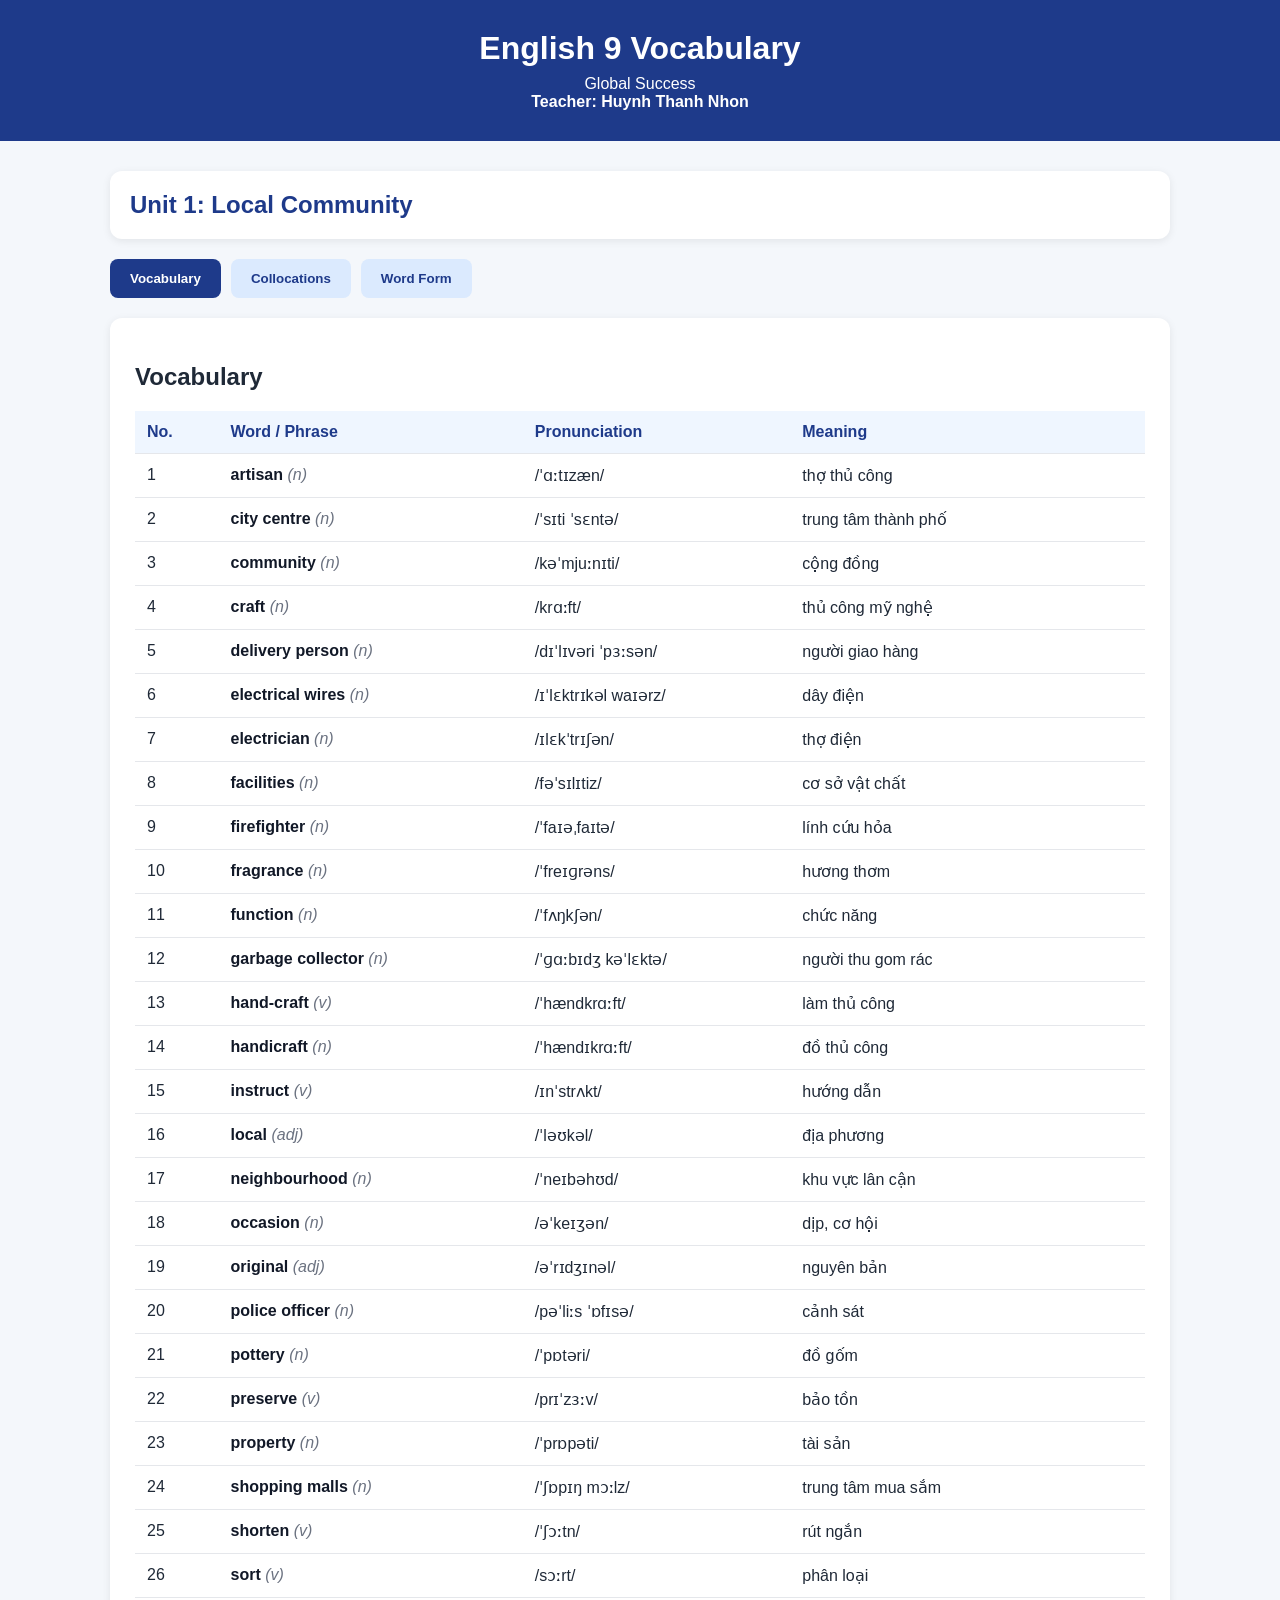
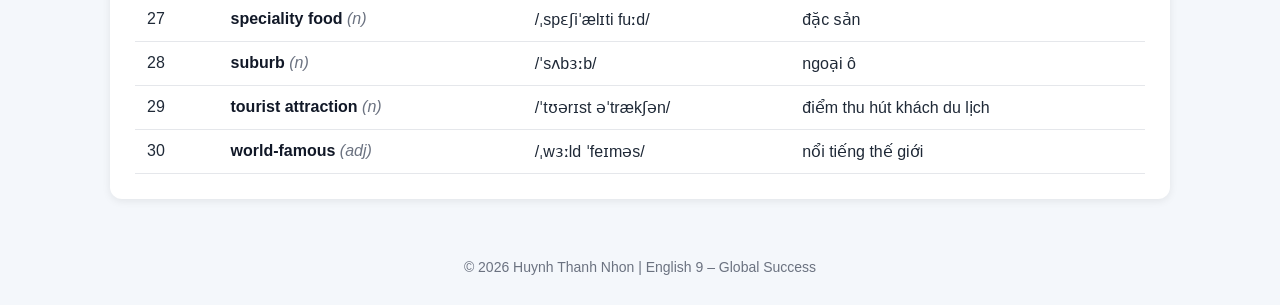
==== index.html @ adc6b326 "Create English 9 Vocabulary website v1" ====
<!DOCTYPE html>
<html lang="en">
<head>
<meta charset="UTF-8">
<meta name="viewport" content="width=device-width, initial-scale=1.0">
<title>English 9 Vocabulary</title>

<style>
    * {
        box-sizing: border-box;
    }

    body {
        margin: 0;
        font-family: Arial, sans-serif;
        background: #f4f7fb;
        color: #1f2937;
    }

    header {
        background: #1e3a8a;
        color: white;
        padding: 30px 20px;
        text-align: center;
    }

    header h1 {
        margin: 0 0 8px;
        font-size: 32px;
    }

    header p {
        margin: 0;
        font-size: 16px;
    }

    .container {
        max-width: 1100px;
        margin: 30px auto;
        padding: 0 20px;
    }

    .unit-title {
        background: white;
        padding: 20px;
        border-radius: 12px;
        box-shadow: 0 2px 8px rgba(0,0,0,0.08);
        margin-bottom: 20px;
    }

    .unit-title h2 {
        margin: 0;
        color: #1e3a8a;
    }

    .tabs {
        display: flex;
        gap: 10px;
        flex-wrap: wrap;
        margin-bottom: 20px;
    }

    .tab {
        border: none;
        padding: 12px 20px;
        border-radius: 8px;
        background: #dbeafe;
        color: #1e3a8a;
        font-weight: bold;
        cursor: pointer;
    }

    .tab:hover {
        background: #bfdbfe;
    }

    .tab.active {
        background: #1e3a8a;
        color: white;
    }

    .content {
        background: white;
        padding: 25px;
        border-radius: 12px;
        box-shadow: 0 2px 8px rgba(0,0,0,0.08);
    }

    table {
        width: 100%;
        border-collapse: collapse;
    }

    th, td {
        border-bottom: 1px solid #e5e7eb;
        padding: 12px;
        text-align: left;
        vertical-align: top;
    }

    th {
        background: #eff6ff;
        color: #1e3a8a;
    }

    .word {
        font-weight: bold;
        color: #111827;
    }

    .pos {
        color: #6b7280;
        font-style: italic;
    }

    .section {
        display: none;
    }

    .section.active {
        display: block;
    }

    footer {
        text-align: center;
        padding: 30px;
        color: #6b7280;
        font-size: 14px;
    }

    @media (max-width: 700px) {
        table {
            font-size: 14px;
        }

        th, td {
            padding: 8px;
        }

        header h1 {
            font-size: 25px;
        }
    }
</style>
</head>

<body>

<header>
    <h1>English 9 Vocabulary</h1>
    <p>Global Success</p>
    <p><strong>Teacher: Huynh Thanh Nhon</strong></p>
</header>

<div class="container">

    <div class="unit-title">
        <h2>Unit 1: Local Community</h2>
    </div>

    <div class="tabs">
        <button class="tab active" onclick="showSection('vocabulary', this)">
            Vocabulary
        </button>

        <button class="tab" onclick="showSection('collocations', this)">
            Collocations
        </button>

        <button class="tab" onclick="showSection('wordform', this)">
            Word Form
        </button>
    </div>

    <!-- VOCABULARY -->
    <div id="vocabulary" class="section active content">

        <h2>Vocabulary</h2>

        <table>
            <tr>
                <th>No.</th>
                <th>Word / Phrase</th>
                <th>Pronunciation</th>
                <th>Meaning</th>
            </tr>

            <tr>
                <td>1</td>
                <td><span class="word">artisan</span> <span class="pos">(n)</span></td>
                <td>/ˈɑːtɪzæn/</td>
                <td>thợ thủ công</td>
            </tr>

            <tr>
                <td>2</td>
                <td><span class="word">city centre</span> <span class="pos">(n)</span></td>
                <td>/ˈsɪti ˈsɛntə/</td>
                <td>trung tâm thành phố</td>
            </tr>

            <tr>
                <td>3</td>
                <td><span class="word">community</span> <span class="pos">(n)</span></td>
                <td>/kəˈmjuːnɪti/</td>
                <td>cộng đồng</td>
            </tr>

            <tr>
                <td>4</td>
                <td><span class="word">craft</span> <span class="pos">(n)</span></td>
                <td>/krɑːft/</td>
                <td>thủ công mỹ nghệ</td>
            </tr>

            <tr>
                <td>5</td>
                <td><span class="word">delivery person</span> <span class="pos">(n)</span></td>
                <td>/dɪˈlɪvəri ˈpɜːsən/</td>
                <td>người giao hàng</td>
            </tr>

            <tr>
                <td>6</td>
                <td><span class="word">electrical wires</span> <span class="pos">(n)</span></td>
                <td>/ɪˈlɛktrɪkəl waɪərz/</td>
                <td>dây điện</td>
            </tr>

            <tr>
                <td>7</td>
                <td><span class="word">electrician</span> <span class="pos">(n)</span></td>
                <td>/ɪlɛkˈtrɪʃən/</td>
                <td>thợ điện</td>
            </tr>

            <tr>
                <td>8</td>
                <td><span class="word">facilities</span> <span class="pos">(n)</span></td>
                <td>/fəˈsɪlɪtiz/</td>
                <td>cơ sở vật chất</td>
            </tr>

            <tr>
                <td>9</td>
                <td><span class="word">firefighter</span> <span class="pos">(n)</span></td>
                <td>/ˈfaɪəˌfaɪtə/</td>
                <td>lính cứu hỏa</td>
            </tr>

            <tr>
                <td>10</td>
                <td><span class="word">fragrance</span> <span class="pos">(n)</span></td>
                <td>/ˈfreɪɡrəns/</td>
                <td>hương thơm</td>
            </tr>

            <tr>
                <td>11</td>
                <td><span class="word">function</span> <span class="pos">(n)</span></td>
                <td>/ˈfʌŋkʃən/</td>
                <td>chức năng</td>
            </tr>

            <tr>
                <td>12</td>
                <td><span class="word">garbage collector</span> <span class="pos">(n)</span></td>
                <td>/ˈɡɑːbɪdʒ kəˈlɛktə/</td>
                <td>người thu gom rác</td>
            </tr>

            <tr>
                <td>13</td>
                <td><span class="word">hand-craft</span> <span class="pos">(v)</span></td>
                <td>/ˈhændkrɑːft/</td>
                <td>làm thủ công</td>
            </tr>

            <tr>
                <td>14</td>
                <td><span class="word">handicraft</span> <span class="pos">(n)</span></td>
                <td>/ˈhændɪkrɑːft/</td>
                <td>đồ thủ công</td>
            </tr>

            <tr>
                <td>15</td>
                <td><span class="word">instruct</span> <span class="pos">(v)</span></td>
                <td>/ɪnˈstrʌkt/</td>
                <td>hướng dẫn</td>
            </tr>

            <tr>
                <td>16</td>
                <td><span class="word">local</span> <span class="pos">(adj)</span></td>
                <td>/ˈləʊkəl/</td>
                <td>địa phương</td>
            </tr>

            <tr>
                <td>17</td>
                <td><span class="word">neighbourhood</span> <span class="pos">(n)</span></td>
                <td>/ˈneɪbəhʊd/</td>
                <td>khu vực lân cận</td>
            </tr>

            <tr>
                <td>18</td>
                <td><span class="word">occasion</span> <span class="pos">(n)</span></td>
                <td>/əˈkeɪʒən/</td>
                <td>dịp, cơ hội</td>
            </tr>

            <tr>
                <td>19</td>
                <td><span class="word">original</span> <span class="pos">(adj)</span></td>
                <td>/əˈrɪdʒɪnəl/</td>
                <td>nguyên bản</td>
            </tr>

            <tr>
                <td>20</td>
                <td><span class="word">police officer</span> <span class="pos">(n)</span></td>
                <td>/pəˈliːs ˈɒfɪsə/</td>
                <td>cảnh sát</td>
            </tr>

            <tr>
                <td>21</td>
                <td><span class="word">pottery</span> <span class="pos">(n)</span></td>
                <td>/ˈpɒtəri/</td>
                <td>đồ gốm</td>
            </tr>

            <tr>
                <td>22</td>
                <td><span class="word">preserve</span> <span class="pos">(v)</span></td>
                <td>/prɪˈzɜːv/</td>
                <td>bảo tồn</td>
            </tr>

            <tr>
                <td>23</td>
                <td><span class="word">property</span> <span class="pos">(n)</span></td>
                <td>/ˈprɒpəti/</td>
                <td>tài sản</td>
            </tr>

            <tr>
                <td>24</td>
                <td><span class="word">shopping malls</span> <span class="pos">(n)</span></td>
                <td>/ˈʃɒpɪŋ mɔːlz/</td>
                <td>trung tâm mua sắm</td>
            </tr>

            <tr>
                <td>25</td>
                <td><span class="word">shorten</span> <span class="pos">(v)</span></td>
                <td>/ˈʃɔːtn/</td>
                <td>rút ngắn</td>
            </tr>

            <tr>
                <td>26</td>
                <td><span class="word">sort</span> <span class="pos">(v)</span></td>
                <td>/sɔːrt/</td>
                <td>phân loại</td>
            </tr>

            <tr>
                <td>27</td>
                <td><span class="word">speciality food</span> <span class="pos">(n)</span></td>
                <td>/ˌspɛʃiˈælɪti fuːd/</td>
                <td>đặc sản</td>
            </tr>

            <tr>
                <td>28</td>
                <td><span class="word">suburb</span> <span class="pos">(n)</span></td>
                <td>/ˈsʌbɜːb/</td>
                <td>ngoại ô</td>
            </tr>

            <tr>
                <td>29</td>
                <td><span class="word">tourist attraction</span> <span class="pos">(n)</span></td>
                <td>/ˈtʊərɪst əˈtrækʃən/</td>
                <td>điểm thu hút khách du lịch</td>
            </tr>

            <tr>
                <td>30</td>
                <td><span class="word">world-famous</span> <span class="pos">(adj)</span></td>
                <td>/ˌwɜːld ˈfeɪməs/</td>
                <td>nổi tiếng thế giới</td>
            </tr>
        </table>
    </div>

    <!-- COLLOCATIONS -->
    <div id="collocations" class="section content">

        <h2>Collocations & Phrasal Verbs</h2>

        <table>
            <tr>
                <th>No.</th>
                <th>Collocation / Phrase / Phrasal Verb</th>
                <th>Meaning</th>
            </tr>

            <tr><td>1</td><td><span class="word">come back</span></td><td>trở lại</td></tr>
            <tr><td>2</td><td><span class="word">cut down on</span></td><td>giảm bớt</td></tr>
            <tr><td>3</td><td><span class="word">find out</span></td><td>tìm ra</td></tr>
            <tr><td>4</td><td><span class="word">get on with</span></td><td>hòa thuận với</td></tr>
            <tr><td>5</td><td><span class="word">go out</span></td><td>đi ra ngoài</td></tr>
            <tr><td>6</td><td><span class="word">give advice</span></td><td>đưa ra lời khuyên</td></tr>
            <tr><td>7</td><td><span class="word">hand down / pass down</span></td><td>truyền lại</td></tr>
            <tr><td>8</td><td><span class="word">look around</span></td><td>nhìn xung quanh</td></tr>
            <tr><td>9</td><td><span class="word">look for</span></td><td>tìm kiếm</td></tr>
            <tr><td>10</td><td><span class="word">obey the law</span></td><td>tuân thủ pháp luật</td></tr>
            <tr><td>11</td><td><span class="word">remind of</span></td><td>nhắc nhở</td></tr>
            <tr><td>12</td><td><span class="word">take care of</span></td><td>chăm sóc</td></tr>
        </table>
    </div>

    <!-- WORD FORM -->
    <div id="wordform" class="section content">

        <h2>Word Form</h2>

        <table>
            <tr>
                <th>No.</th>
                <th>Word Family</th>
                <th>Meaning</th>
            </tr>

            <tr>
                <td>1</td>
                <td><b>neighbor</b> (n) → <b>neighborly</b> (adj) → <b>neighborliness</b> (n)</td>
                <td>hàng xóm → thân thiện, có tình làng nghĩa xóm → sự thân thiện</td>
            </tr>

            <tr>
                <td>2</td>
                <td><b>collect</b> (v) → <b>collection</b> (n) → <b>collector</b> (n) → <b>collective</b> (adj) → <b>collectively</b> (adv)</td>
                <td>thu thập → bộ sưu tập → người sưu tầm → tập thể → cùng nhau</td>
            </tr>

            <tr>
                <td>3</td>
                <td><b>produce</b> (v) → <b>product</b> (n) → <b>production</b> (n) → <b>producer</b> (n) → <b>productive</b> (adj) → <b>productively</b> (adv)</td>
                <td>sản xuất → sản phẩm → sự sản xuất → nhà sản xuất → có năng suất → một cách hiệu quả</td>
            </tr>

            <tr>
                <td>4</td>
                <td><b>attract</b> (v) → <b>attraction</b> (n) → <b>attractive</b> (adj) → <b>attractively</b> (adv)</td>
                <td>thu hút → sự thu hút/điểm thu hút → hấp dẫn → một cách hấp dẫn</td>
            </tr>

            <tr>
                <td>5</td>
                <td><b>responsibility</b> (n) → <b>responsible</b> (adj) → <b>responsibly</b> (adv)</td>
                <td>trách nhiệm → có trách nhiệm → một cách có trách nhiệm</td>
            </tr>

            <tr>
                <td>6</td>
                <td><b>enjoy</b> (v) → <b>enjoyment</b> (n) → <b>enjoyable</b> (adj) → <b>enjoyably</b> (adv)</td>
                <td>tận hưởng → niềm vui → thú vị → một cách thú vị</td>
            </tr>

            <tr>
                <td>7</td>
                <td><b>pride</b> (n/v) → <b>proud</b> (adj) → <b>proudly</b> (adv)</td>
                <td>niềm tự hào / tự hào → tự hào → một cách tự hào</td>
            </tr>

            <tr>
                <td>8</td>
                <td><b>develop</b> (v) → <b>development</b> (n) → <b>developer</b> (n) → <b>developed</b> (adj) → <b>developing</b> (adj)</td>
                <td>phát triển → sự phát triển → nhà phát triển → đã phát triển → đang phát triển</td>
            </tr>

            <tr>
                <td>9</td>
                <td><b>volunteer</b> (v/n) → <b>voluntary</b> (adj) → <b>voluntarily</b> (adv)</td>
                <td>tình nguyện / tình nguyện viên → tự nguyện → một cách tự nguyện</td>
            </tr>

            <tr>
                <td>10</td>
                <td><b>donate</b> (v) → <b>donation</b> (n) → <b>donor</b> (n)</td>
                <td>quyên góp, hiến tặng → sự quyên góp → người hiến tặng</td>
            </tr>

        </table>
    </div>

</div>

<footer>
    © 2026 Huynh Thanh Nhon | English 9 – Global Success
</footer>

<script>
function showSection(sectionId, button) {

    const sections = document.querySelectorAll(".section");
    const tabs = document.querySelectorAll(".tab");

    sections.forEach(section => {
        section.classList.remove("active");
    });

    tabs.forEach(tab => {
        tab.classList.remove("active");
    });

    document.getElementById(sectionId).classList.add("active");
    button.classList.add("active");
}
</script>

</body>
</html>
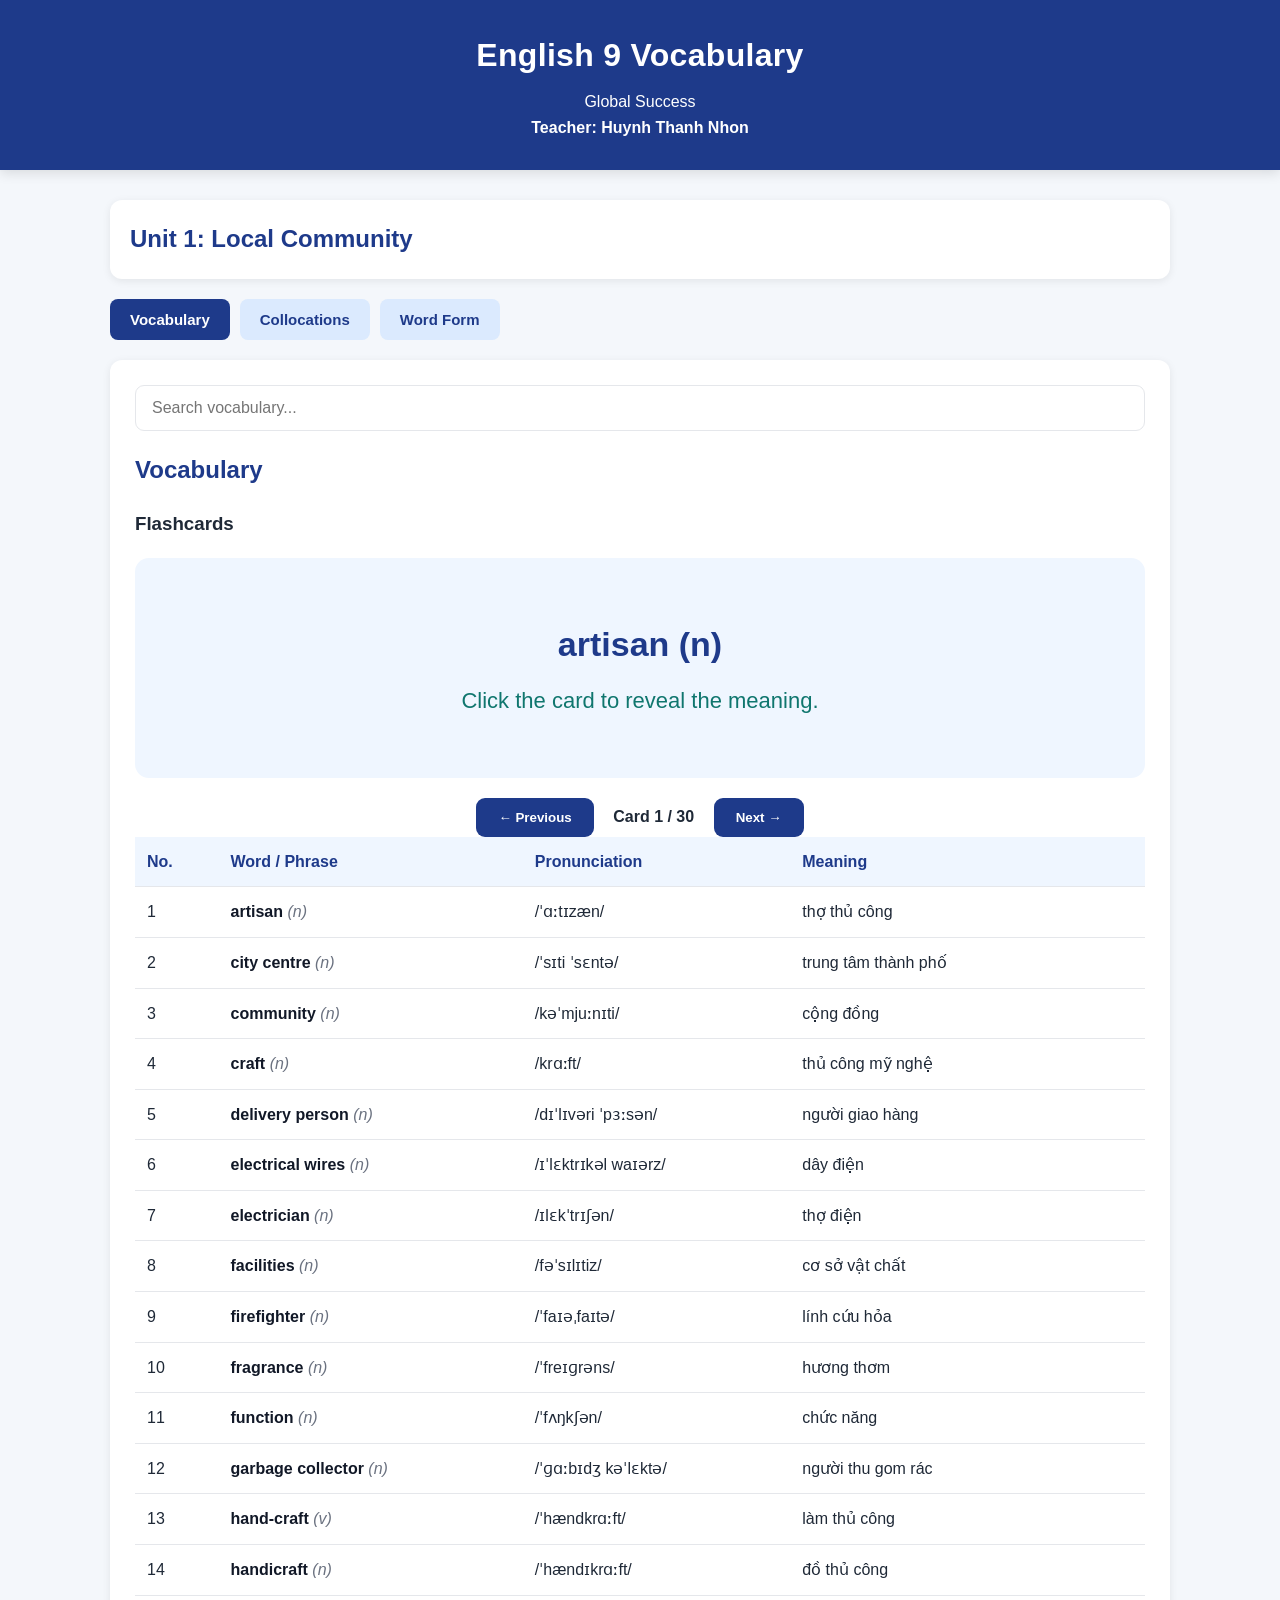
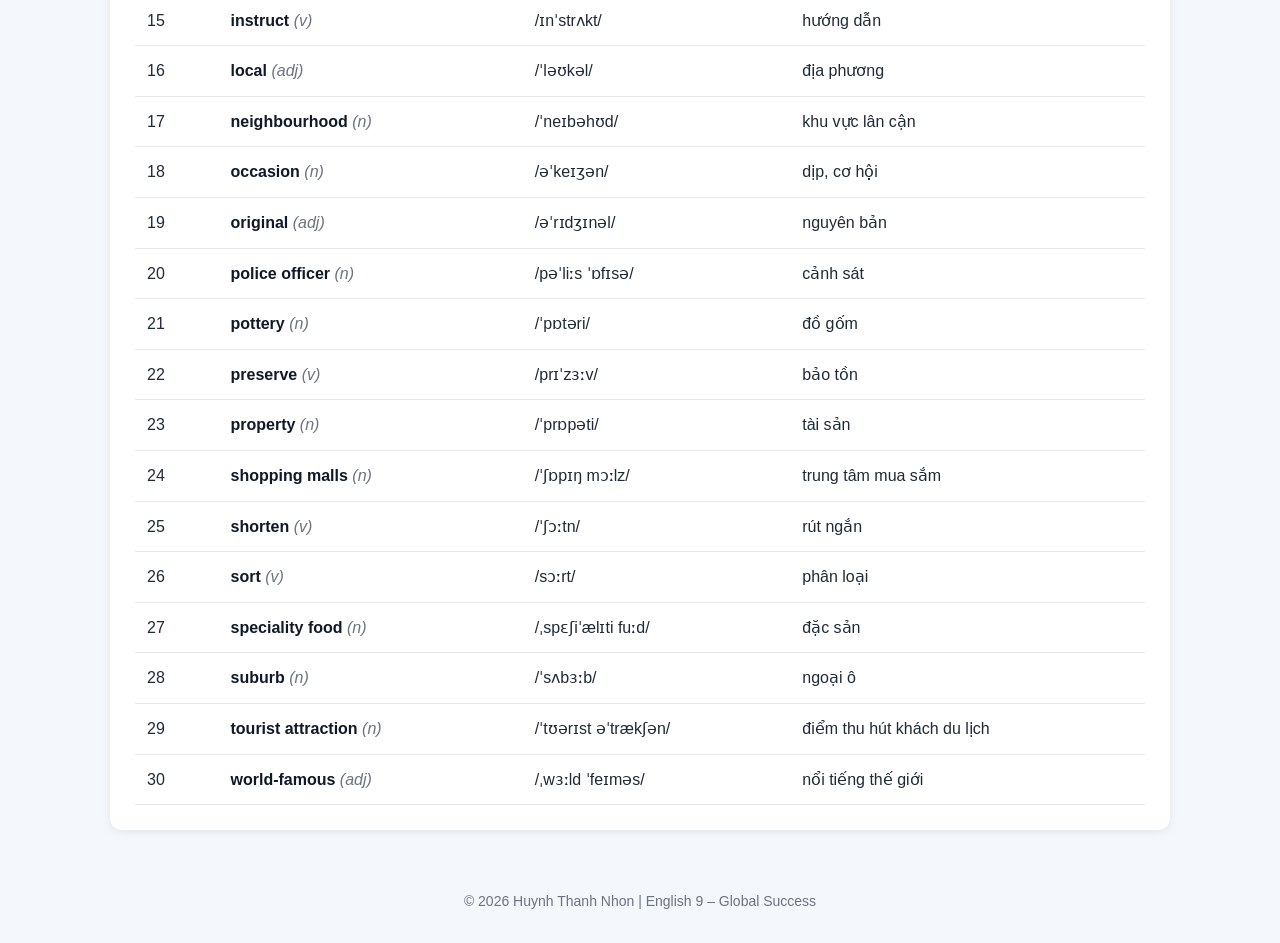
==== commit 7a6e31ce: "Add vocabulary search and flashcards" ====
--- a/index.html
+++ b/index.html
@@ -4,7 +4,7 @@
 <meta charset="UTF-8">
 <meta name="viewport" content="width=device-width, initial-scale=1.0">
 <title>English 9 Vocabulary</title>
-
+<link rel="stylesheet" href="style.css">
 <style>
     * {
         box-sizing: border-box;
@@ -174,9 +174,42 @@
 
     <!-- VOCABULARY -->
     <div id="vocabulary" class="section active content">
-
+<input
+    type="text"
+    id="vocabularySearch"
+    class="search-box"
+    placeholder="Search vocabulary..."
+>
         <h2>Vocabulary</h2>
-
+<div id="flashcardSection">
+    <h3>Flashcards</h3>
+
+    <div id="flashcard" class="flashcard">
+        <div>
+            <div id="flashcardWord" class="flashcard-word">
+                Click to start
+            </div>
+
+            <div id="flashcardMeaning" class="flashcard-meaning">
+                Click the card to reveal the meaning.
+            </div>
+        </div>
+    </div>
+
+    <div style="text-align: center;">
+        <button id="prevCard" class="check-button">
+            ← Previous
+        </button>
+
+        <span id="cardCounter" style="margin: 0 15px; font-weight: bold;">
+            Card 1
+        </span>
+
+        <button id="nextCard" class="check-button">
+            Next →
+        </button>
+    </div>
+</div>
         <table>
             <tr>
                 <th>No.</th>
@@ -523,6 +556,6 @@
     button.classList.add("active");
 }
 </script>
-
+<script src="script.js"></script>
 </body>
 </html>
--- a/style.css
+++ b/style.css
@@ -0,0 +1,299 @@
+* {
+    box-sizing: border-box;
+}
+
+:root {
+    --primary: #1e3a8a;
+    --primary-light: #dbeafe;
+    --secondary: #0f766e;
+    --background: #f4f7fb;
+    --card: #ffffff;
+    --text: #1f2937;
+    --muted: #6b7280;
+    --border: #e5e7eb;
+    --success: #15803d;
+    --danger: #dc2626;
+}
+
+body {
+    margin: 0;
+    font-family: Arial, Helvetica, sans-serif;
+    background: var(--background);
+    color: var(--text);
+    line-height: 1.6;
+}
+
+header {
+    background: linear-gradient(135deg, #1e3a8a, #2563eb);
+    color: white;
+    padding: 35px 20px;
+    text-align: center;
+    box-shadow: 0 3px 12px rgba(0, 0, 0, 0.12);
+}
+
+header h1 {
+    margin: 0 0 8px;
+    font-size: 34px;
+    letter-spacing: 0.3px;
+}
+
+header p {
+    margin: 5px 0;
+    font-size: 17px;
+}
+
+header strong {
+    font-size: 16px;
+}
+
+.container {
+    width: 100%;
+    max-width: 1100px;
+    margin: 30px auto;
+    padding: 0 20px;
+}
+
+.unit-title {
+    background: var(--card);
+    padding: 22px 25px;
+    border-radius: 14px;
+    box-shadow: 0 3px 12px rgba(0, 0, 0, 0.07);
+    margin-bottom: 20px;
+}
+
+.unit-title h2 {
+    margin: 0;
+    color: var(--primary);
+    font-size: 24px;
+}
+
+.tabs {
+    display: flex;
+    gap: 10px;
+    flex-wrap: wrap;
+    margin-bottom: 20px;
+}
+
+.tab {
+    border: none;
+    padding: 12px 22px;
+    border-radius: 9px;
+    background: var(--primary-light);
+    color: var(--primary);
+    font-weight: bold;
+    cursor: pointer;
+    font-size: 15px;
+    transition: all 0.2s ease;
+}
+
+.tab:hover {
+    transform: translateY(-1px);
+    background: #bfdbfe;
+}
+
+.tab.active {
+    background: var(--primary);
+    color: white;
+}
+
+.content {
+    background: var(--card);
+    padding: 25px;
+    border-radius: 14px;
+    box-shadow: 0 3px 12px rgba(0, 0, 0, 0.07);
+}
+
+.content h2 {
+    margin-top: 0;
+    color: var(--primary);
+}
+
+table {
+    width: 100%;
+    border-collapse: collapse;
+}
+
+th,
+td {
+    border-bottom: 1px solid var(--border);
+    padding: 13px;
+    text-align: left;
+    vertical-align: top;
+}
+
+th {
+    background: #eff6ff;
+    color: var(--primary);
+    font-weight: bold;
+}
+
+tr:hover td {
+    background: #f8fafc;
+}
+
+.word {
+    font-weight: bold;
+    color: #111827;
+}
+
+.pos {
+    color: var(--muted);
+    font-style: italic;
+}
+
+.section {
+    display: none;
+}
+
+.section.active {
+    display: block;
+}
+
+footer {
+    text-align: center;
+    padding: 30px 20px;
+    color: var(--muted);
+    font-size: 14px;
+}
+
+/* Buttons */
+
+button {
+    font-family: inherit;
+}
+
+/* Search */
+
+.search-box {
+    width: 100%;
+    padding: 13px 16px;
+    border: 1px solid var(--border);
+    border-radius: 9px;
+    font-size: 16px;
+    outline: none;
+    margin-bottom: 20px;
+}
+
+.search-box:focus {
+    border-color: var(--primary);
+    box-shadow: 0 0 0 3px rgba(37, 99, 235, 0.12);
+}
+
+/* Flashcards */
+
+.flashcard {
+    min-height: 220px;
+    display: flex;
+    align-items: center;
+    justify-content: center;
+    text-align: center;
+    background: #eff6ff;
+    border-radius: 14px;
+    padding: 30px;
+    cursor: pointer;
+    margin-bottom: 20px;
+}
+
+.flashcard-word {
+    font-size: 34px;
+    font-weight: bold;
+    color: var(--primary);
+}
+
+.flashcard-meaning {
+    font-size: 22px;
+    color: var(--secondary);
+    margin-top: 12px;
+}
+
+/* Quiz */
+
+.question {
+    margin-bottom: 25px;
+    padding: 20px;
+    border: 1px solid var(--border);
+    border-radius: 12px;
+}
+
+.option {
+    display: block;
+    margin: 9px 0;
+    padding: 10px 12px;
+    border-radius: 8px;
+    background: #f8fafc;
+    cursor: pointer;
+}
+
+.option:hover {
+    background: var(--primary-light);
+}
+
+.check-button {
+    border: none;
+    background: var(--primary);
+    color: white;
+    padding: 12px 22px;
+    border-radius: 9px;
+    font-weight: bold;
+    cursor: pointer;
+}
+
+.check-button:hover {
+    background: #1d4ed8;
+}
+
+.score {
+    margin-top: 20px;
+    padding: 15px;
+    border-radius: 10px;
+    background: #f0fdf4;
+    color: var(--success);
+    font-weight: bold;
+    font-size: 18px;
+}
+
+/* Mobile */
+
+@media (max-width: 700px) {
+
+    header {
+        padding: 25px 15px;
+    }
+
+    header h1 {
+        font-size: 27px;
+    }
+
+    .container {
+        margin: 20px auto;
+        padding: 0 12px;
+    }
+
+    .content {
+        padding: 16px;
+    }
+
+    .tabs {
+        gap: 7px;
+    }
+
+    .tab {
+        flex: 1;
+        min-width: 120px;
+        padding: 11px 10px;
+        font-size: 14px;
+    }
+
+    table {
+        font-size: 14px;
+    }
+
+    th,
+    td {
+        padding: 9px 7px;
+    }
+
+    .flashcard-word {
+        font-size: 27px;
+    }
+}
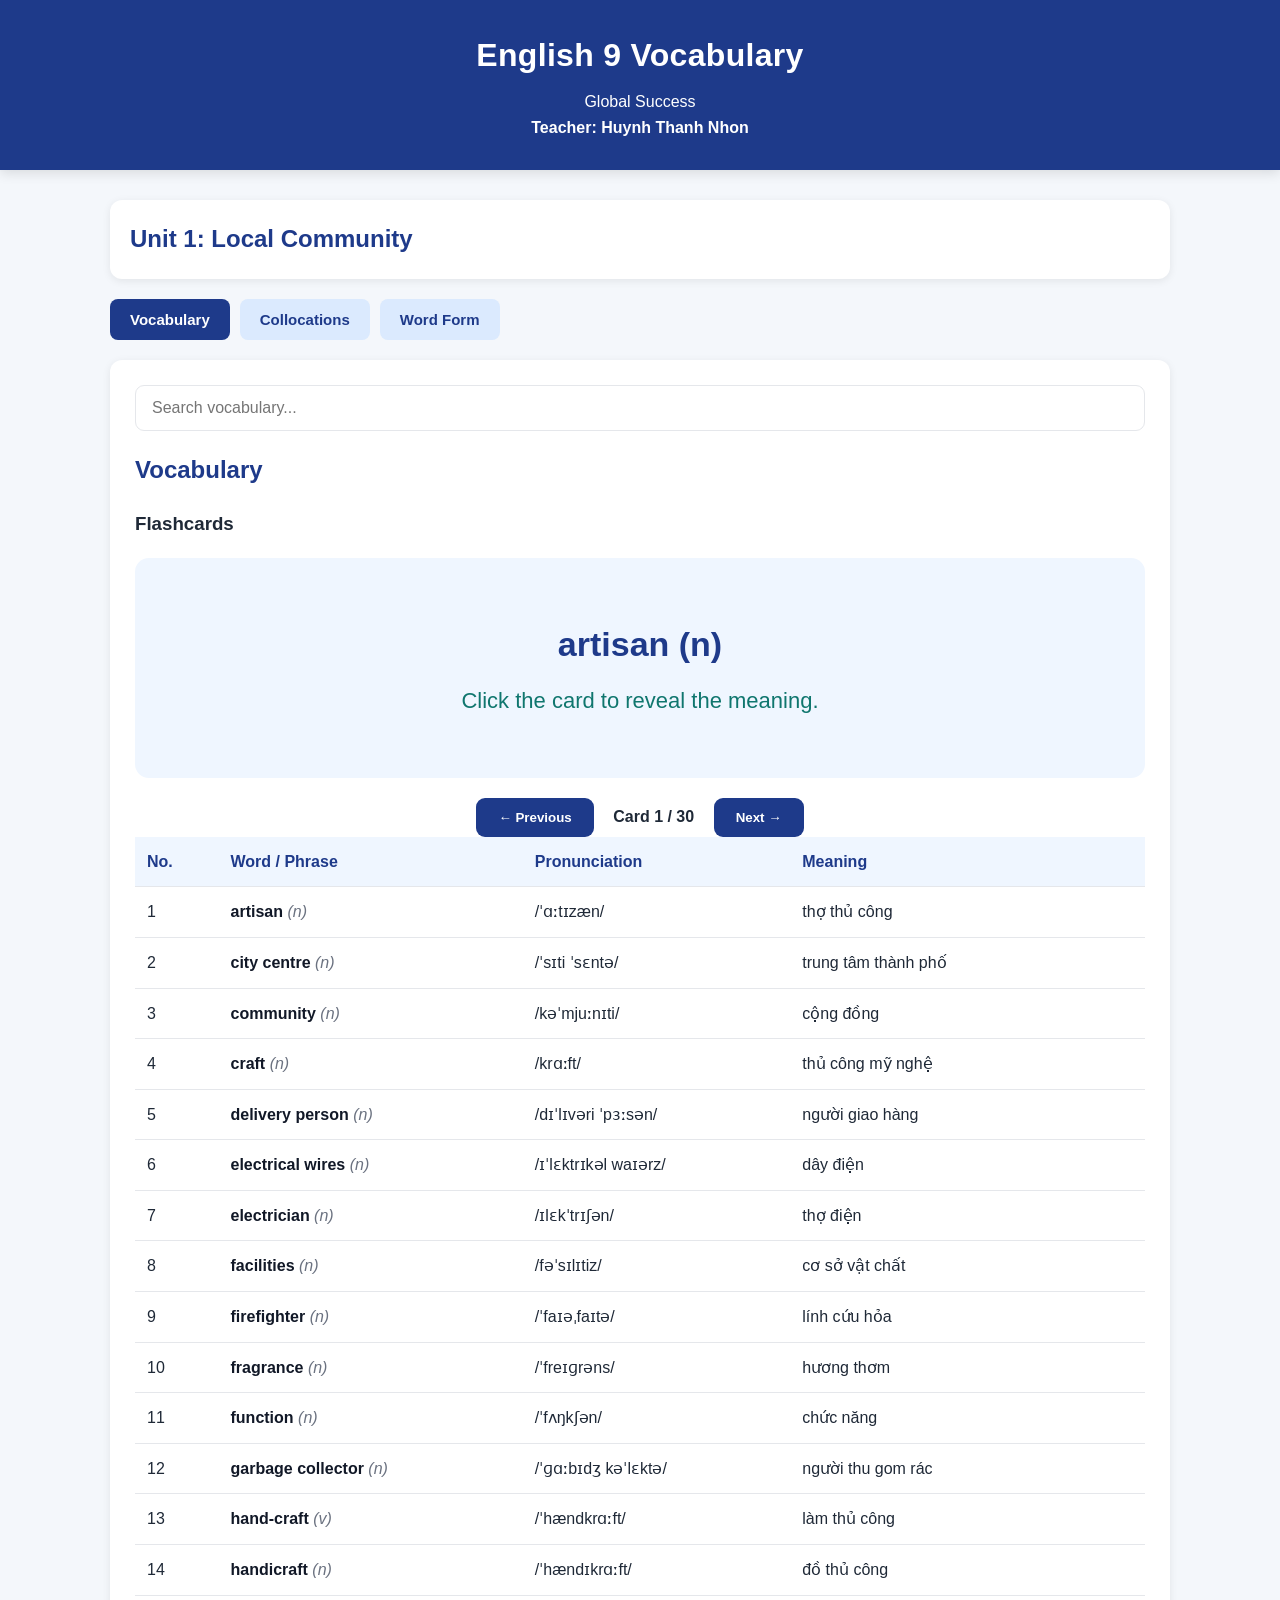
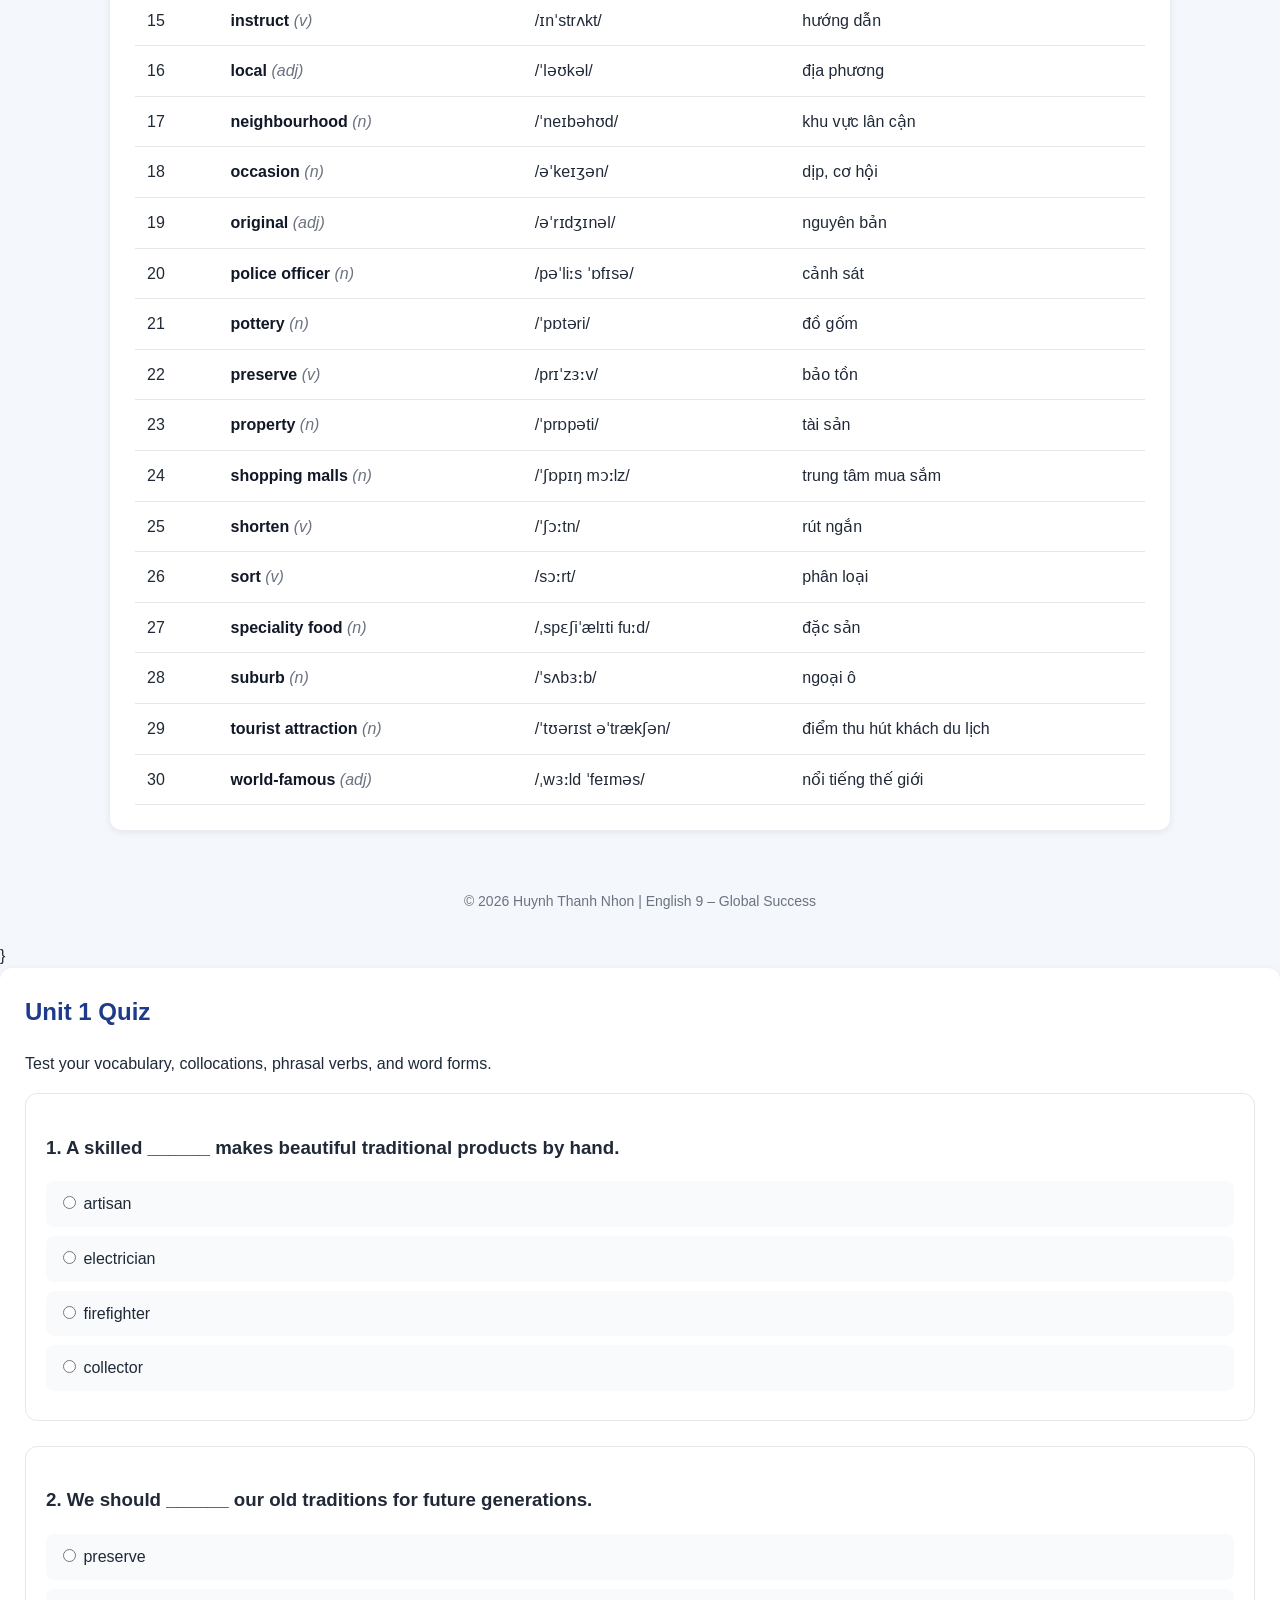
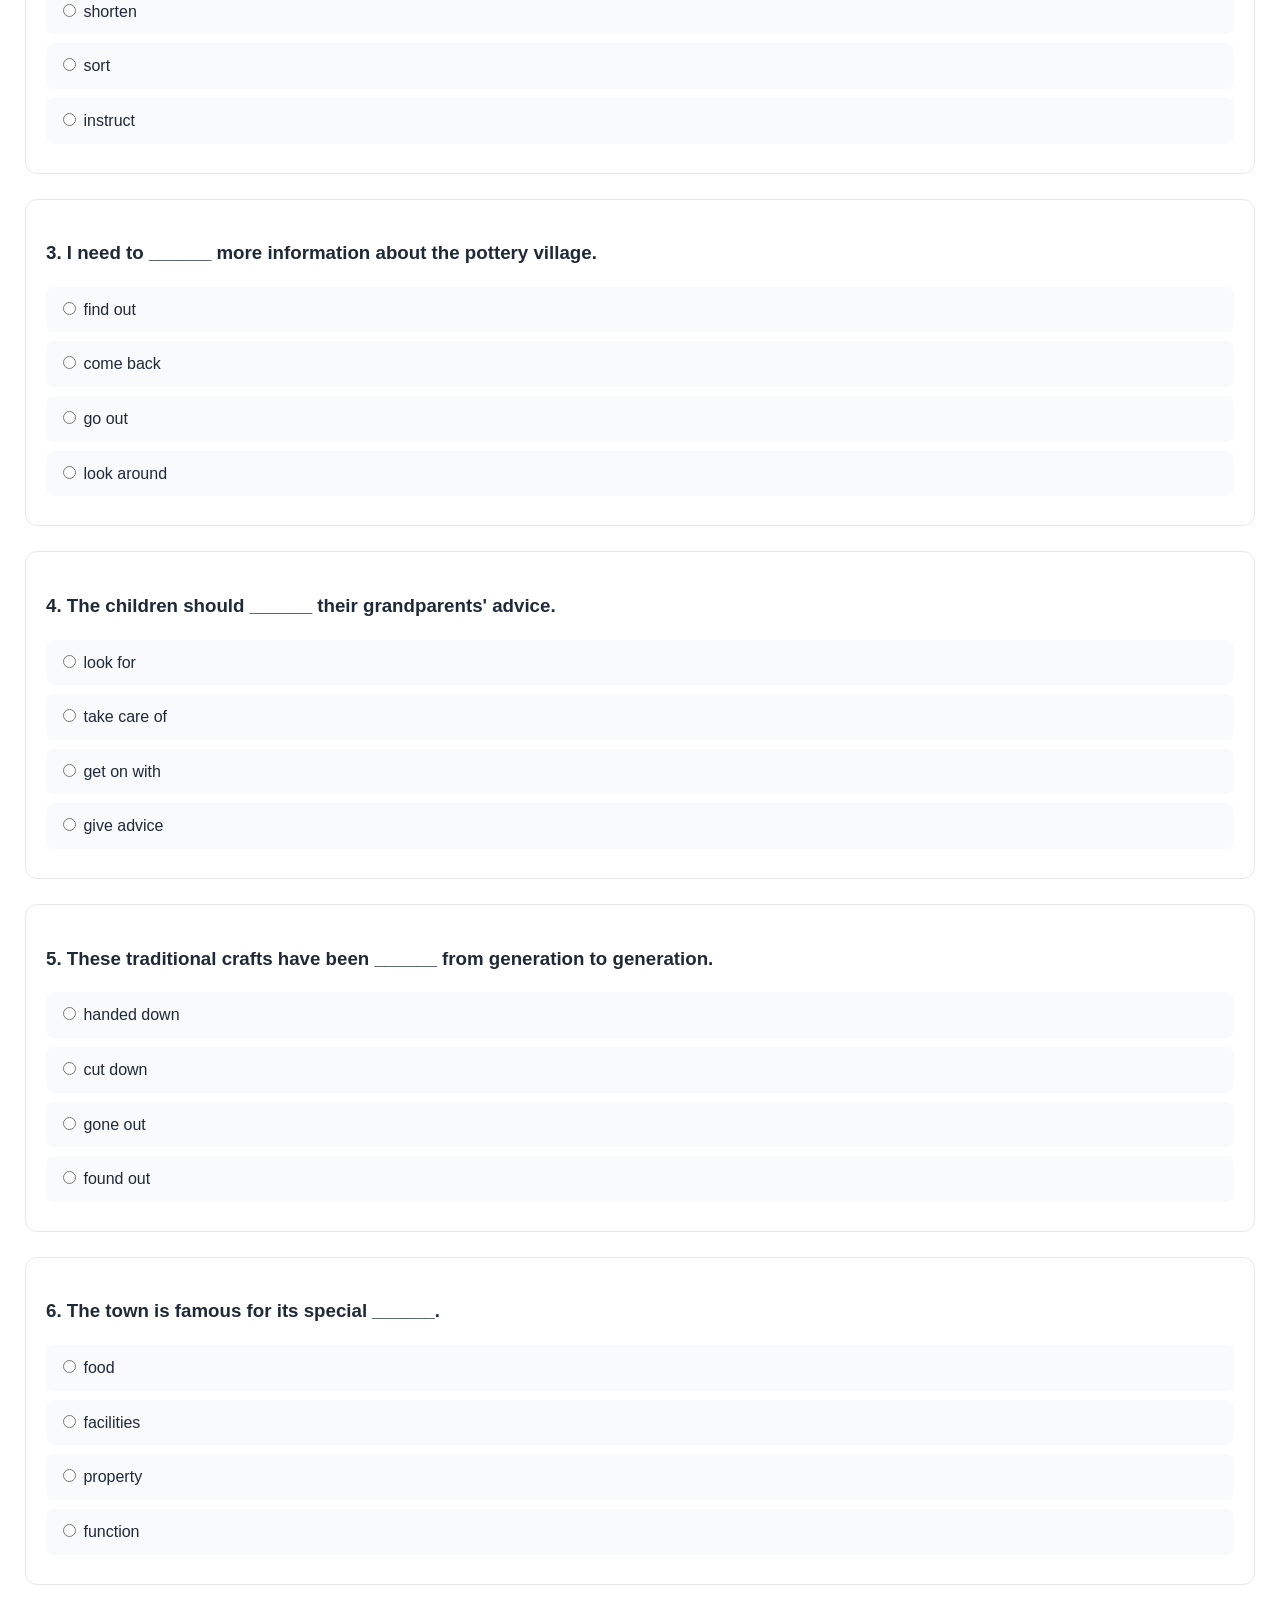
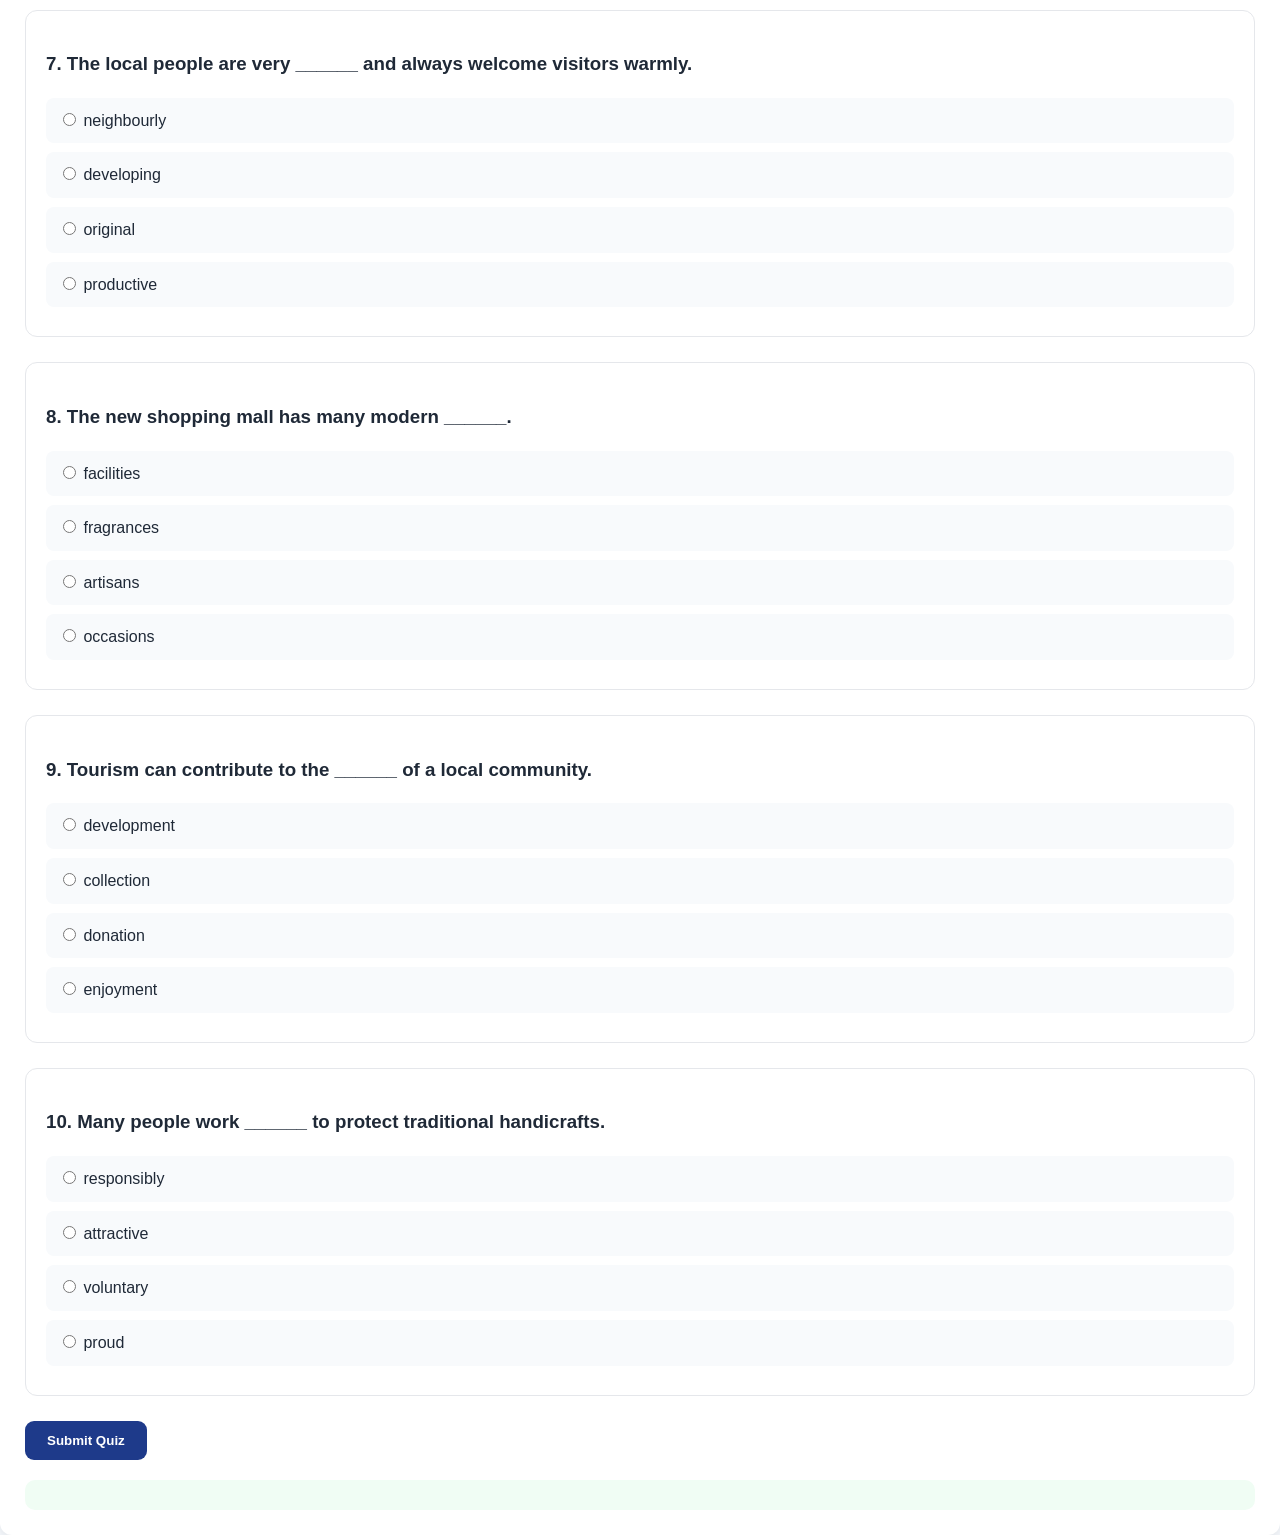
==== commit 8071ac7f: "Add Unit 1 quiz" ====
--- a/index.html
+++ b/index.html
@@ -554,7 +554,31 @@
 
     document.getElementById(sectionId).classList.add("active");
     button.classList.add("active");
-}
+</script>
+}<section id="quizSection" class="content">
+    <h2>Unit 1 Quiz</h2>
+
+    <p>
+        Test your vocabulary, collocations, phrasal verbs,
+        and word forms.
+    </p>
+
+    <div id="quizContainer"></div>
+
+    <button id="submitQuiz" class="check-button">
+        Submit Quiz
+    </button>
+
+    <button id="retryQuiz" class="check-button" style="display: none;">
+        Try Again
+    </button>
+
+    <div id="quizResult" class="score"></div>
+</section>
+
+<script src="script.js"></script>
+</body>
+</html>
 </script>
 <script src="script.js"></script>
 </body>
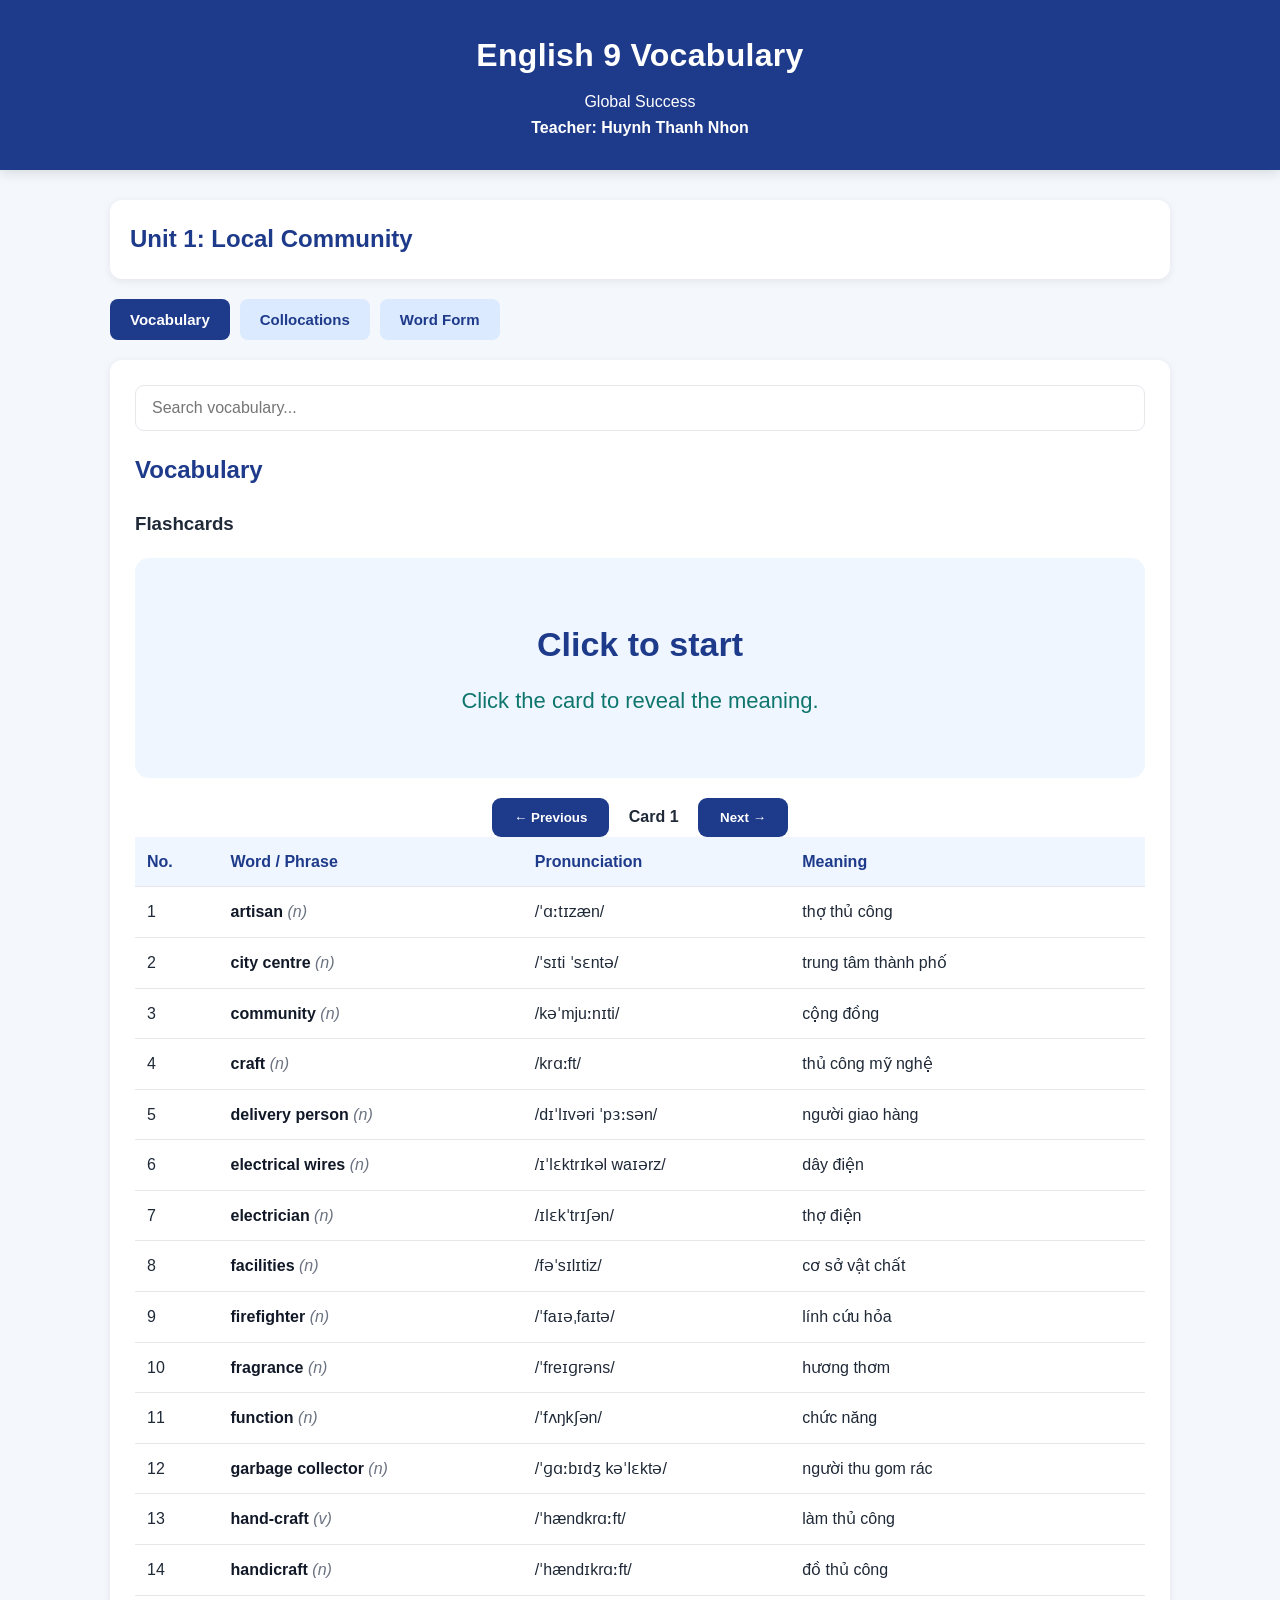
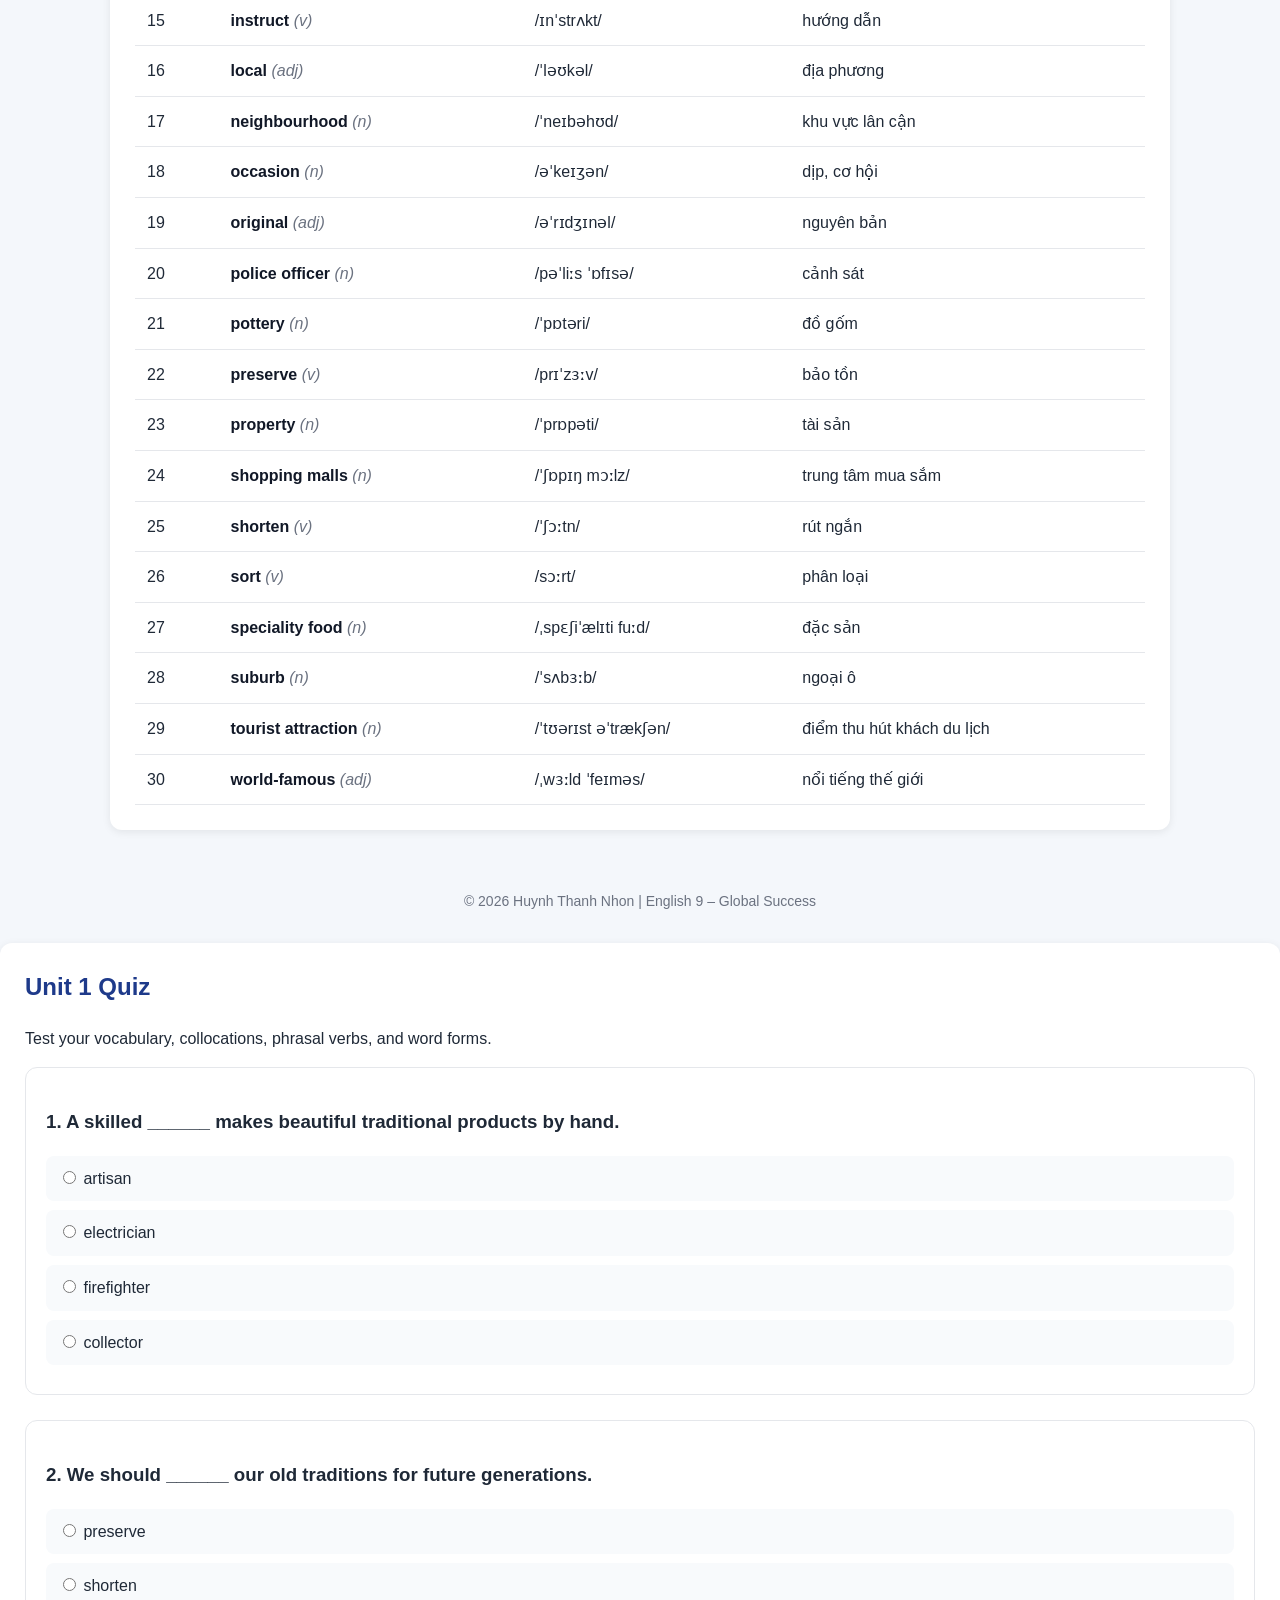
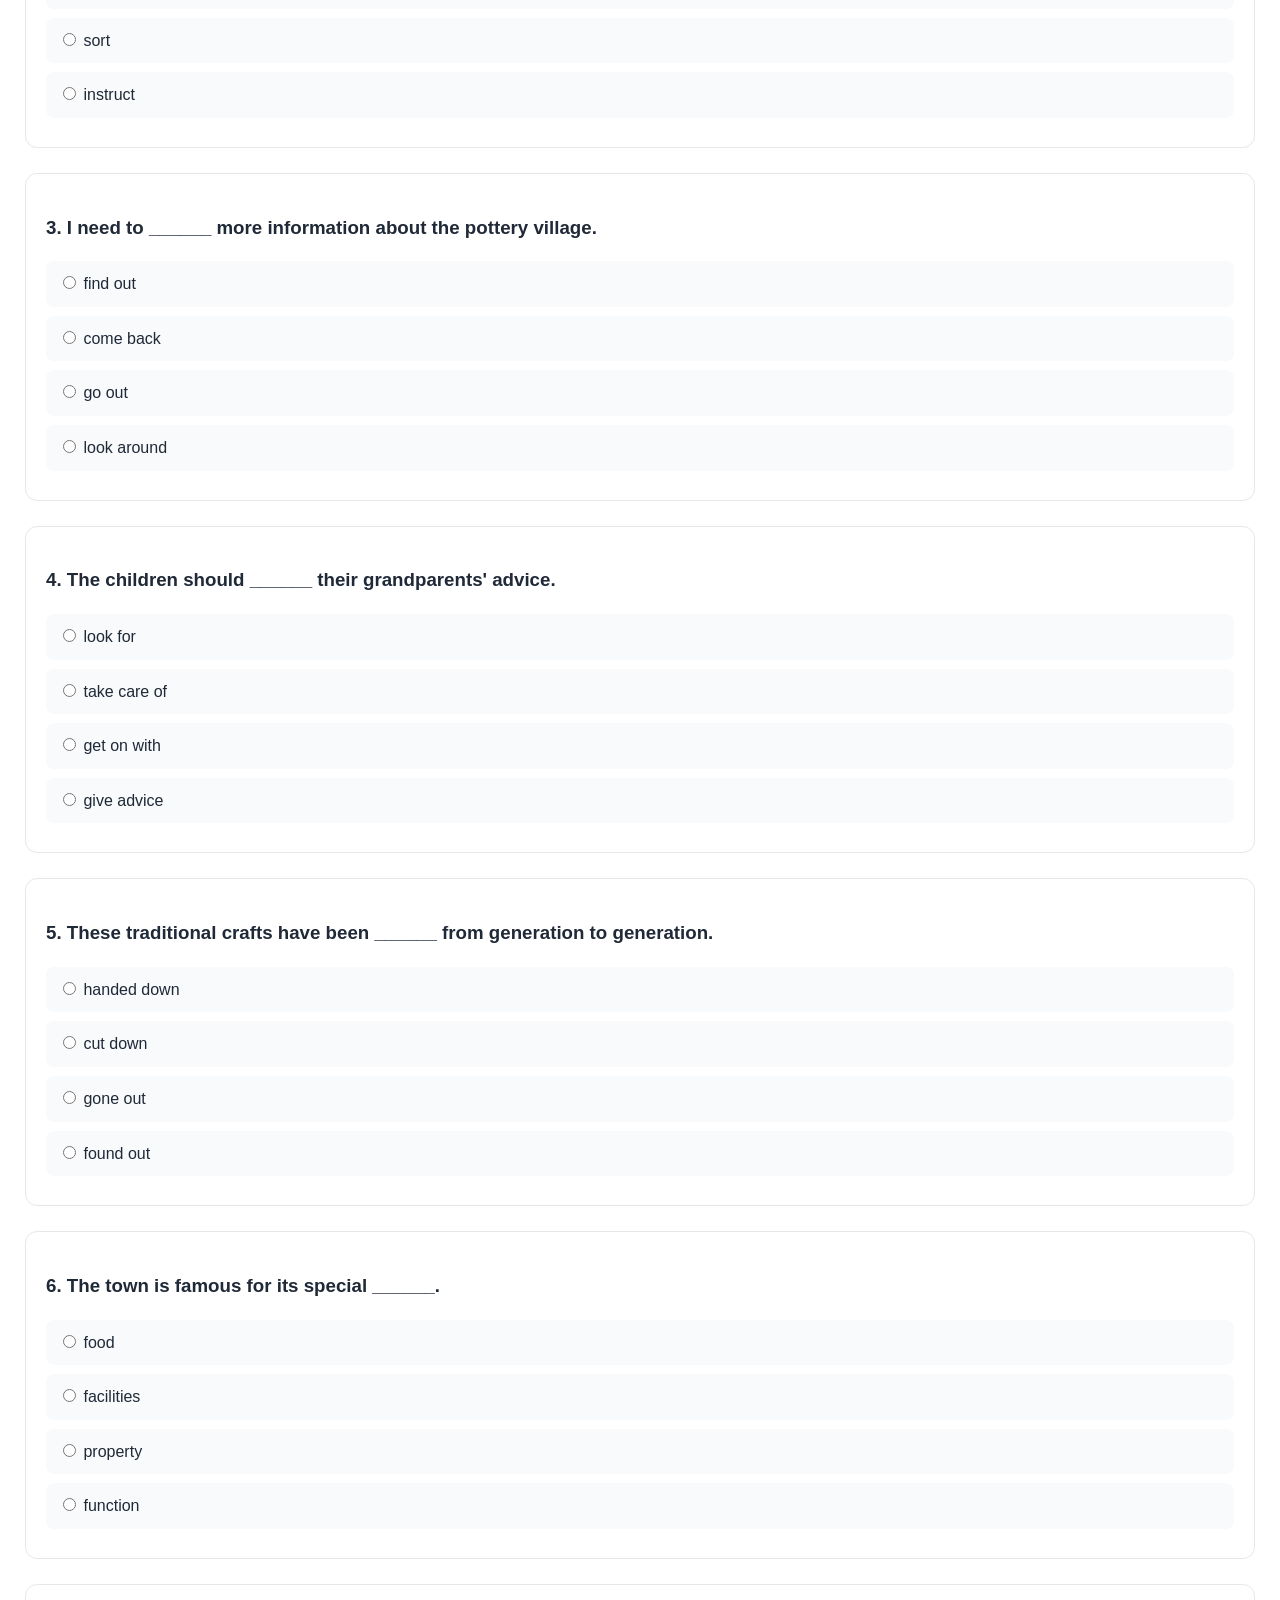
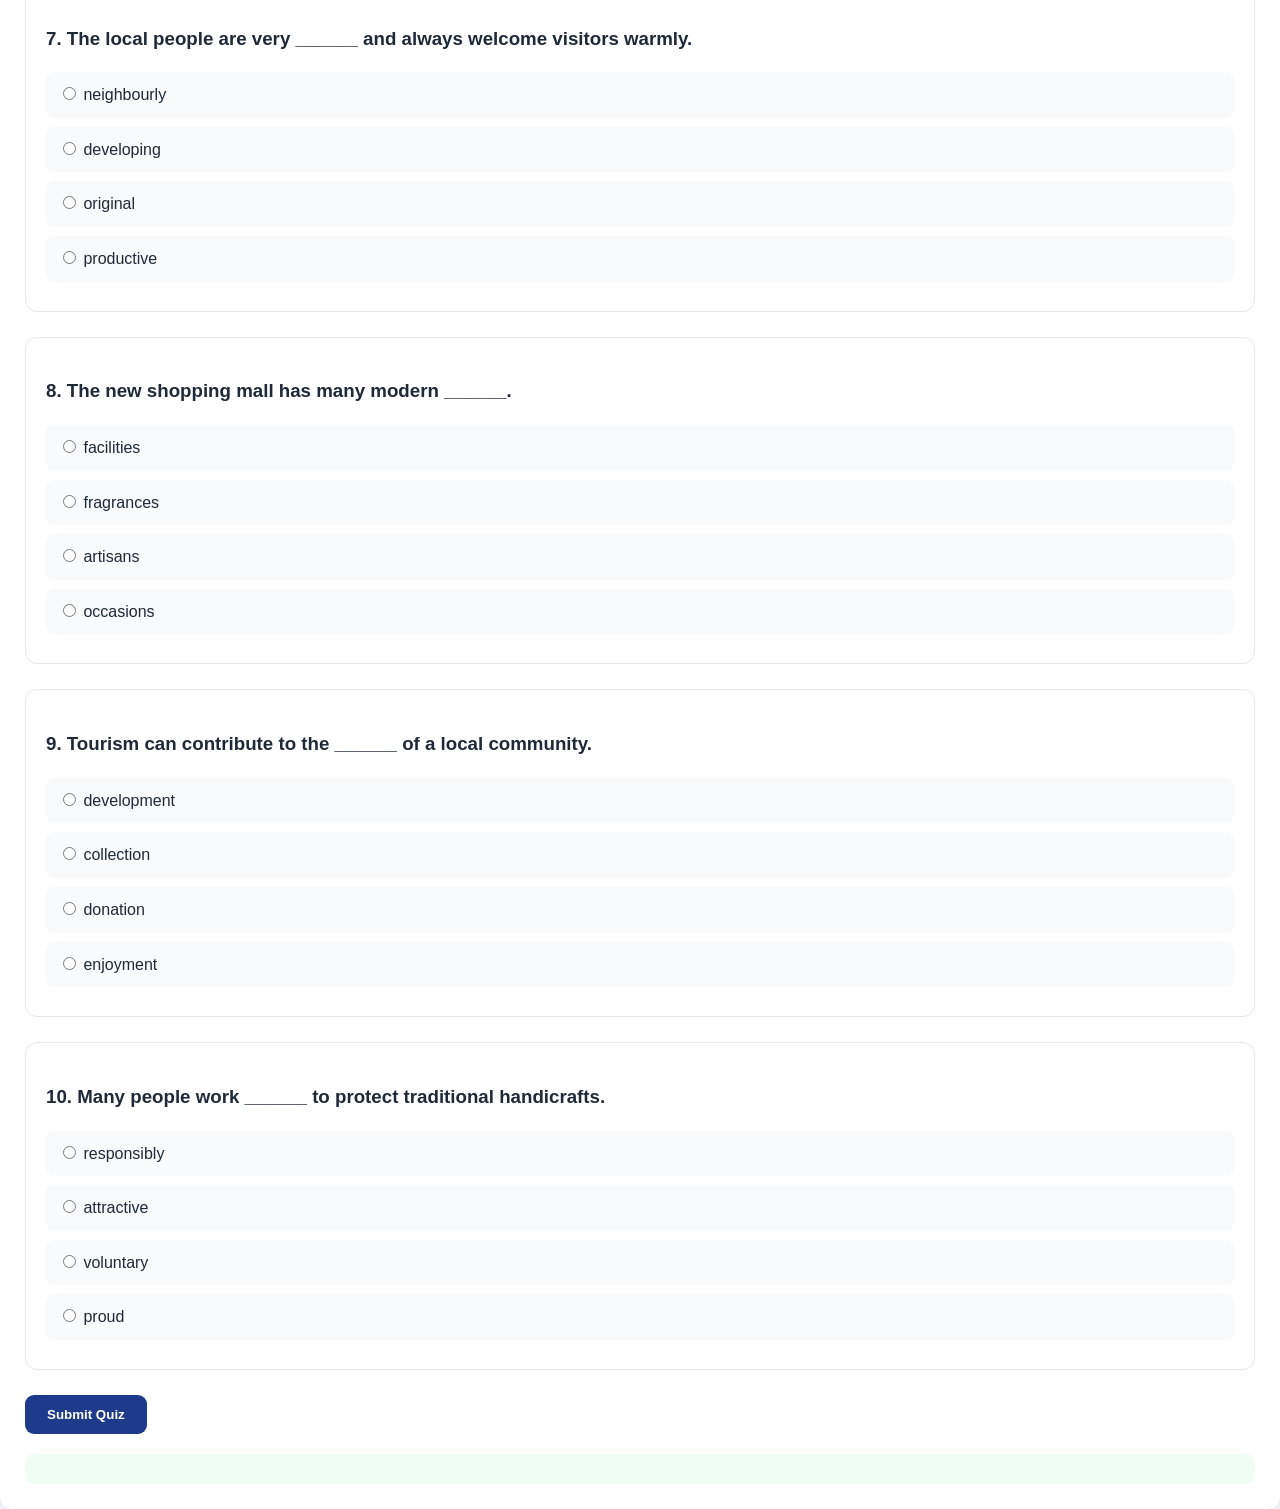
==== commit ab5ad4d9: "Fix Unit 1 quiz HTML structure" ====
--- a/index.html
+++ b/index.html
@@ -1,4 +1,4 @@
-<!DOCTYPE html>
+﻿<!DOCTYPE html>
 <html lang="en">
 <head>
 <meta charset="UTF-8">
@@ -210,224 +210,7 @@
         </button>
     </div>
 </div>
-        <table>
-            <tr>
-                <th>No.</th>
-                <th>Word / Phrase</th>
-                <th>Pronunciation</th>
-                <th>Meaning</th>
-            </tr>
-
-            <tr>
-                <td>1</td>
-                <td><span class="word">artisan</span> <span class="pos">(n)</span></td>
-                <td>/ˈɑːtɪzæn/</td>
-                <td>thợ thủ công</td>
-            </tr>
-
-            <tr>
-                <td>2</td>
-                <td><span class="word">city centre</span> <span class="pos">(n)</span></td>
-                <td>/ˈsɪti ˈsɛntə/</td>
-                <td>trung tâm thành phố</td>
-            </tr>
-
-            <tr>
-                <td>3</td>
-                <td><span class="word">community</span> <span class="pos">(n)</span></td>
-                <td>/kəˈmjuːnɪti/</td>
-                <td>cộng đồng</td>
-            </tr>
-
-            <tr>
-                <td>4</td>
-                <td><span class="word">craft</span> <span class="pos">(n)</span></td>
-                <td>/krɑːft/</td>
-                <td>thủ công mỹ nghệ</td>
-            </tr>
-
-            <tr>
-                <td>5</td>
-                <td><span class="word">delivery person</span> <span class="pos">(n)</span></td>
-                <td>/dɪˈlɪvəri ˈpɜːsən/</td>
-                <td>người giao hàng</td>
-            </tr>
-
-            <tr>
-                <td>6</td>
-                <td><span class="word">electrical wires</span> <span class="pos">(n)</span></td>
-                <td>/ɪˈlɛktrɪkəl waɪərz/</td>
-                <td>dây điện</td>
-            </tr>
-
-            <tr>
-                <td>7</td>
-                <td><span class="word">electrician</span> <span class="pos">(n)</span></td>
-                <td>/ɪlɛkˈtrɪʃən/</td>
-                <td>thợ điện</td>
-            </tr>
-
-            <tr>
-                <td>8</td>
-                <td><span class="word">facilities</span> <span class="pos">(n)</span></td>
-                <td>/fəˈsɪlɪtiz/</td>
-                <td>cơ sở vật chất</td>
-            </tr>
-
-            <tr>
-                <td>9</td>
-                <td><span class="word">firefighter</span> <span class="pos">(n)</span></td>
-                <td>/ˈfaɪəˌfaɪtə/</td>
-                <td>lính cứu hỏa</td>
-            </tr>
-
-            <tr>
-                <td>10</td>
-                <td><span class="word">fragrance</span> <span class="pos">(n)</span></td>
-                <td>/ˈfreɪɡrəns/</td>
-                <td>hương thơm</td>
-            </tr>
-
-            <tr>
-                <td>11</td>
-                <td><span class="word">function</span> <span class="pos">(n)</span></td>
-                <td>/ˈfʌŋkʃən/</td>
-                <td>chức năng</td>
-            </tr>
-
-            <tr>
-                <td>12</td>
-                <td><span class="word">garbage collector</span> <span class="pos">(n)</span></td>
-                <td>/ˈɡɑːbɪdʒ kəˈlɛktə/</td>
-                <td>người thu gom rác</td>
-            </tr>
-
-            <tr>
-                <td>13</td>
-                <td><span class="word">hand-craft</span> <span class="pos">(v)</span></td>
-                <td>/ˈhændkrɑːft/</td>
-                <td>làm thủ công</td>
-            </tr>
-
-            <tr>
-                <td>14</td>
-                <td><span class="word">handicraft</span> <span class="pos">(n)</span></td>
-                <td>/ˈhændɪkrɑːft/</td>
-                <td>đồ thủ công</td>
-            </tr>
-
-            <tr>
-                <td>15</td>
-                <td><span class="word">instruct</span> <span class="pos">(v)</span></td>
-                <td>/ɪnˈstrʌkt/</td>
-                <td>hướng dẫn</td>
-            </tr>
-
-            <tr>
-                <td>16</td>
-                <td><span class="word">local</span> <span class="pos">(adj)</span></td>
-                <td>/ˈləʊkəl/</td>
-                <td>địa phương</td>
-            </tr>
-
-            <tr>
-                <td>17</td>
-                <td><span class="word">neighbourhood</span> <span class="pos">(n)</span></td>
-                <td>/ˈneɪbəhʊd/</td>
-                <td>khu vực lân cận</td>
-            </tr>
-
-            <tr>
-                <td>18</td>
-                <td><span class="word">occasion</span> <span class="pos">(n)</span></td>
-                <td>/əˈkeɪʒən/</td>
-                <td>dịp, cơ hội</td>
-            </tr>
-
-            <tr>
-                <td>19</td>
-                <td><span class="word">original</span> <span class="pos">(adj)</span></td>
-                <td>/əˈrɪdʒɪnəl/</td>
-                <td>nguyên bản</td>
-            </tr>
-
-            <tr>
-                <td>20</td>
-                <td><span class="word">police officer</span> <span class="pos">(n)</span></td>
-                <td>/pəˈliːs ˈɒfɪsə/</td>
-                <td>cảnh sát</td>
-            </tr>
-
-            <tr>
-                <td>21</td>
-                <td><span class="word">pottery</span> <span class="pos">(n)</span></td>
-                <td>/ˈpɒtəri/</td>
-                <td>đồ gốm</td>
-            </tr>
-
-            <tr>
-                <td>22</td>
-                <td><span class="word">preserve</span> <span class="pos">(v)</span></td>
-                <td>/prɪˈzɜːv/</td>
-                <td>bảo tồn</td>
-            </tr>
-
-            <tr>
-                <td>23</td>
-                <td><span class="word">property</span> <span class="pos">(n)</span></td>
-                <td>/ˈprɒpəti/</td>
-                <td>tài sản</td>
-            </tr>
-
-            <tr>
-                <td>24</td>
-                <td><span class="word">shopping malls</span> <span class="pos">(n)</span></td>
-                <td>/ˈʃɒpɪŋ mɔːlz/</td>
-                <td>trung tâm mua sắm</td>
-            </tr>
-
-            <tr>
-                <td>25</td>
-                <td><span class="word">shorten</span> <span class="pos">(v)</span></td>
-                <td>/ˈʃɔːtn/</td>
-                <td>rút ngắn</td>
-            </tr>
-
-            <tr>
-                <td>26</td>
-                <td><span class="word">sort</span> <span class="pos">(v)</span></td>
-                <td>/sɔːrt/</td>
-                <td>phân loại</td>
-            </tr>
-
-            <tr>
-                <td>27</td>
-                <td><span class="word">speciality food</span> <span class="pos">(n)</span></td>
-                <td>/ˌspɛʃiˈælɪti fuːd/</td>
-                <td>đặc sản</td>
-            </tr>
-
-            <tr>
-                <td>28</td>
-                <td><span class="word">suburb</span> <span class="pos">(n)</span></td>
-                <td>/ˈsʌbɜːb/</td>
-                <td>ngoại ô</td>
-            </tr>
-
-            <tr>
-                <td>29</td>
-                <td><span class="word">tourist attraction</span> <span class="pos">(n)</span></td>
-                <td>/ˈtʊərɪst əˈtrækʃən/</td>
-                <td>điểm thu hút khách du lịch</td>
-            </tr>
-
-            <tr>
-                <td>30</td>
-                <td><span class="word">world-famous</span> <span class="pos">(adj)</span></td>
-                <td>/ˌwɜːld ˈfeɪməs/</td>
-                <td>nổi tiếng thế giới</td>
-            </tr>
-        </table>
+        <table><thead><tr><th>No.</th><th>Word / Phrase</th><th>Pronunciation</th><th>Meaning</th></tr></thead><tbody id='vocabularyBody'></tbody></table>
     </div>
 
     <!-- COLLOCATIONS -->
@@ -554,10 +337,10 @@
 
     document.getElementById(sectionId).classList.add("active");
     button.classList.add("active");
+}
 </script>
-}<section id="quizSection" class="content">
+<section id="quizSection" class="content">
     <h2>Unit 1 Quiz</h2>
-
     <p>
         Test your vocabulary, collocations, phrasal verbs,
         and word forms.
@@ -579,7 +362,3 @@
 <script src="script.js"></script>
 </body>
 </html>
-</script>
-<script src="script.js"></script>
-</body>
-</html>
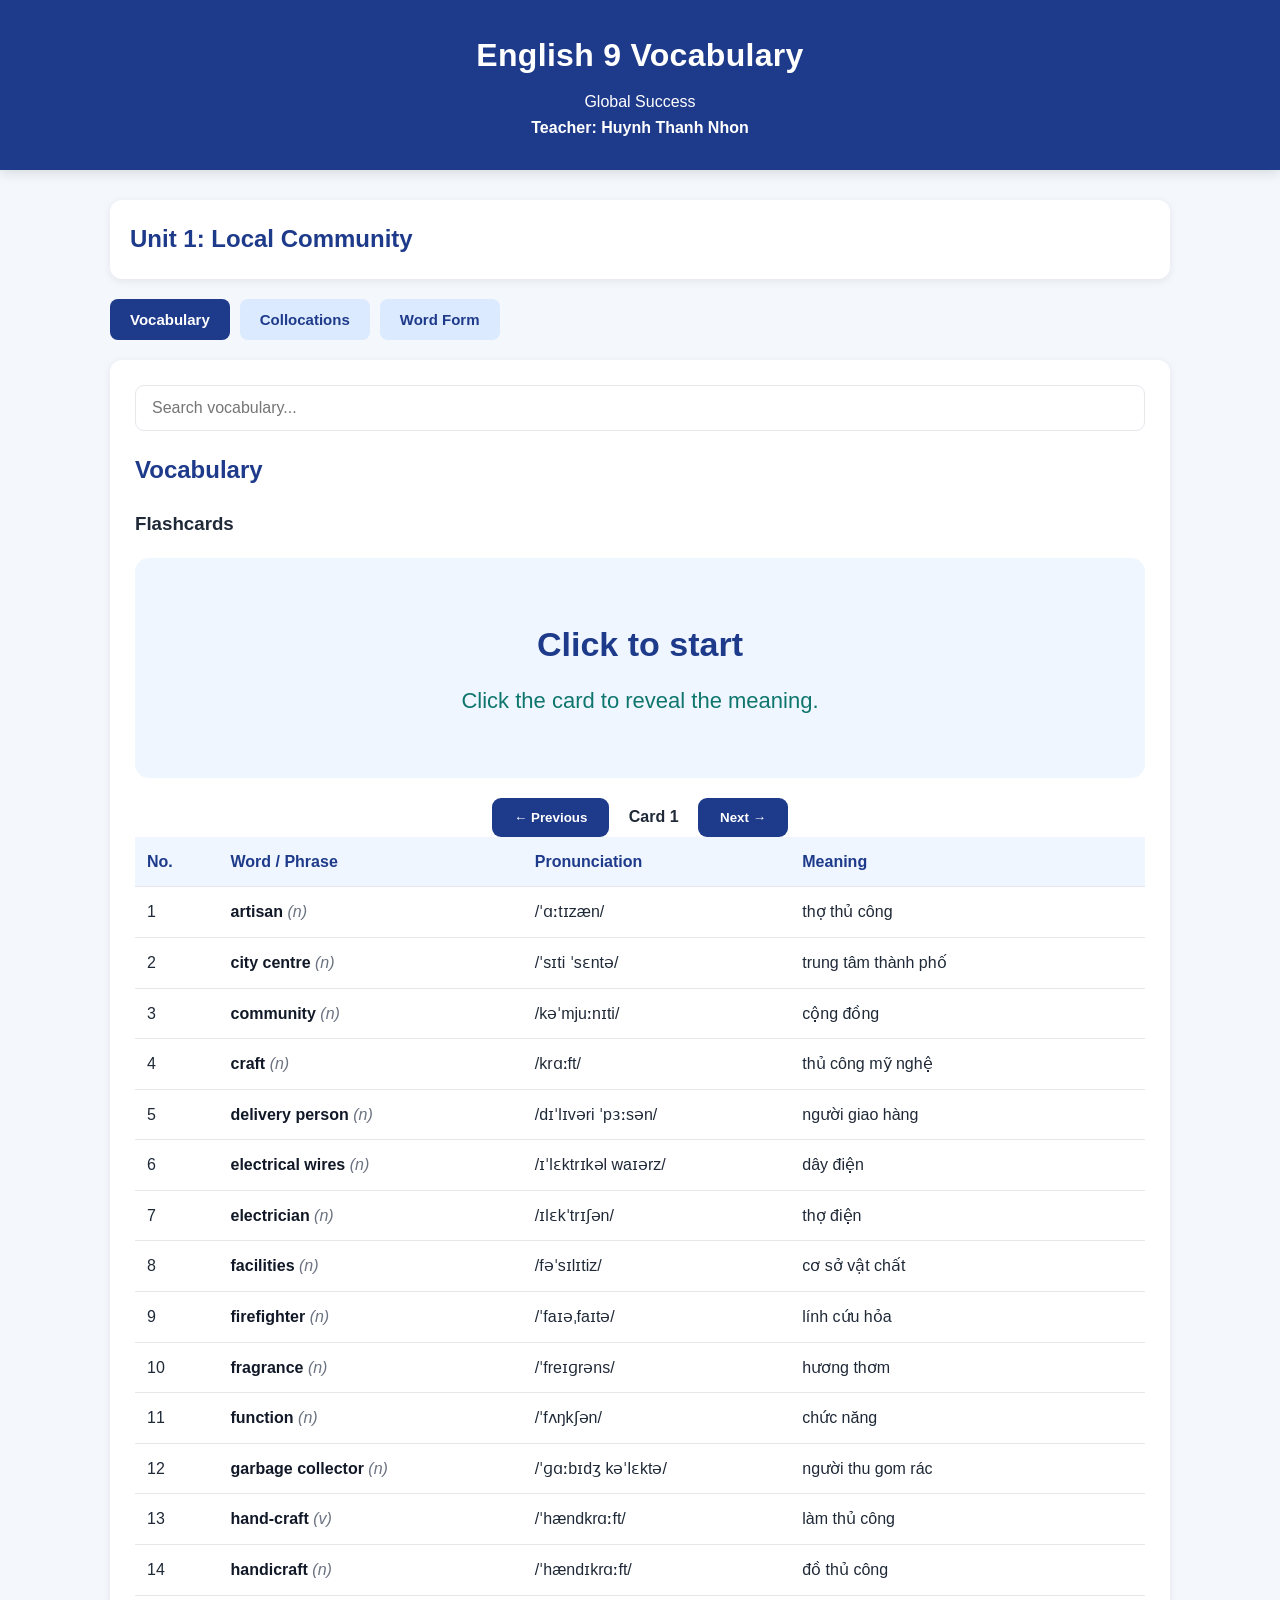
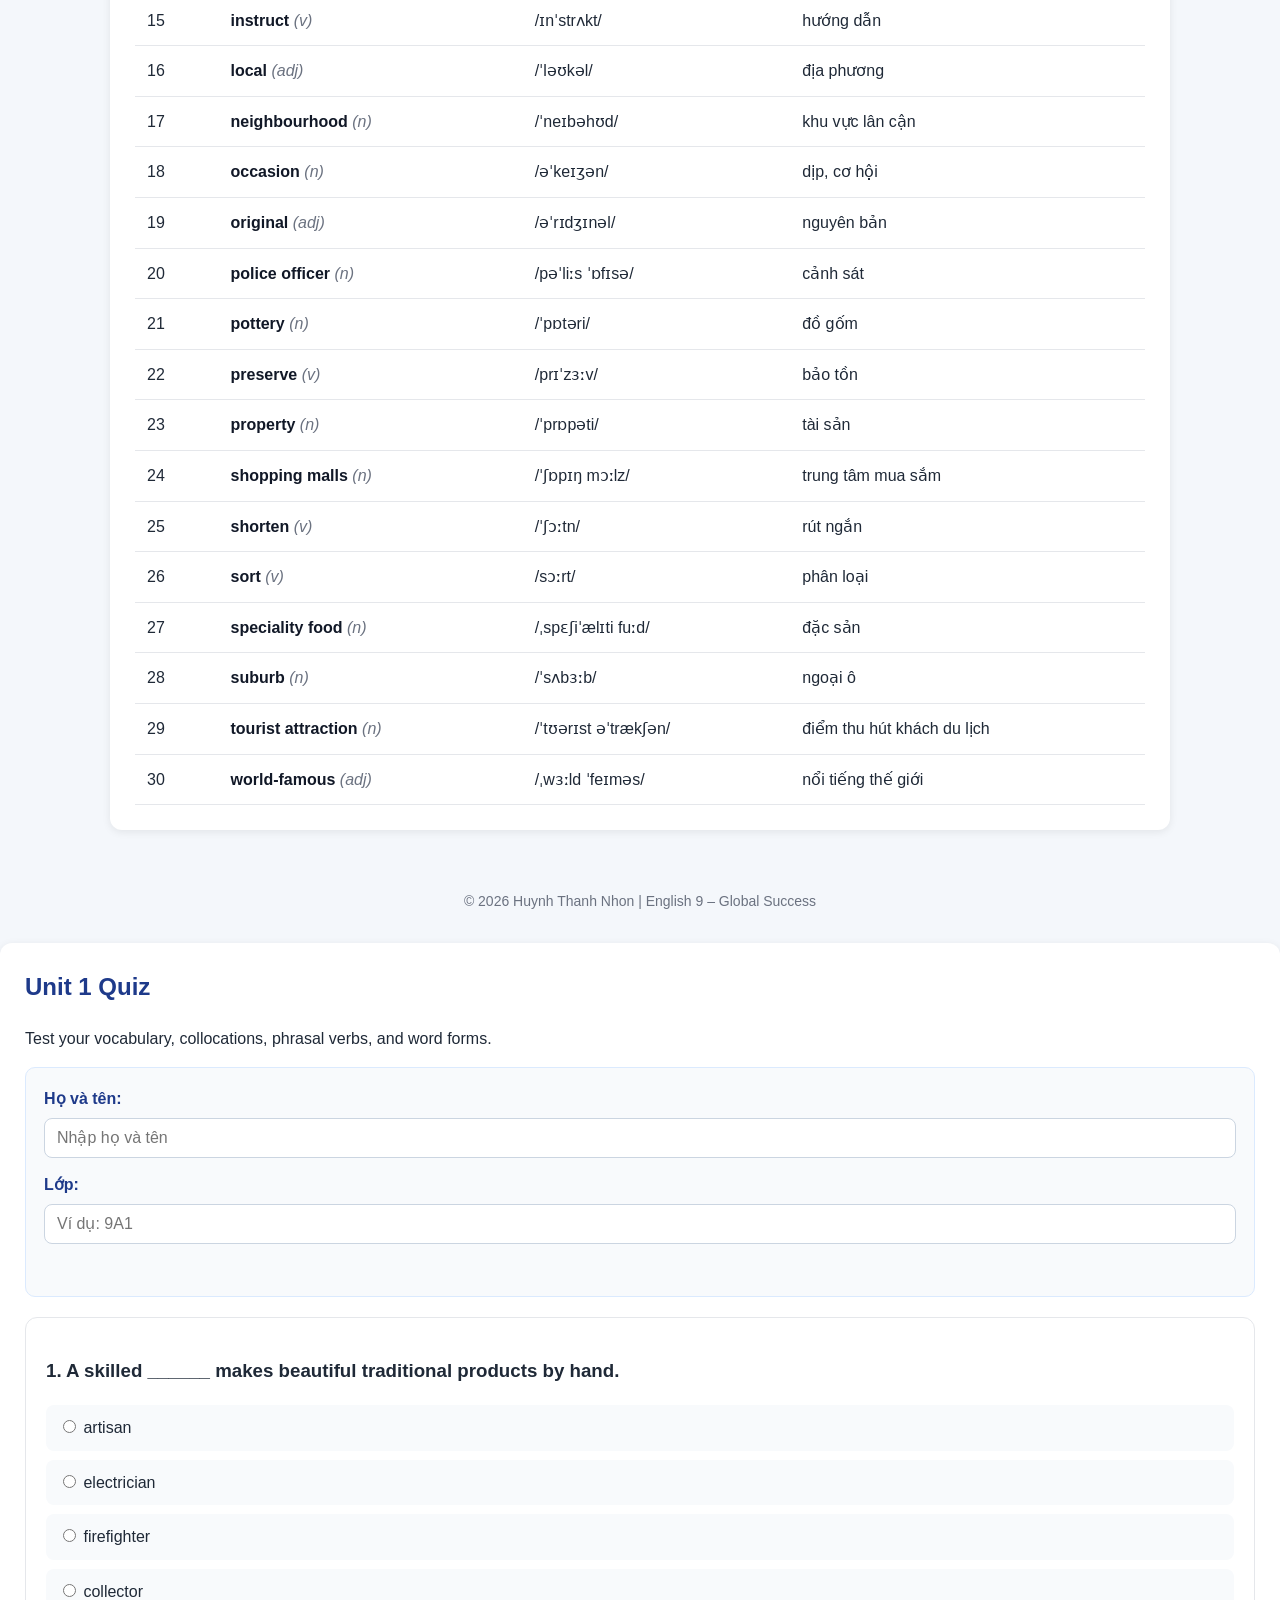
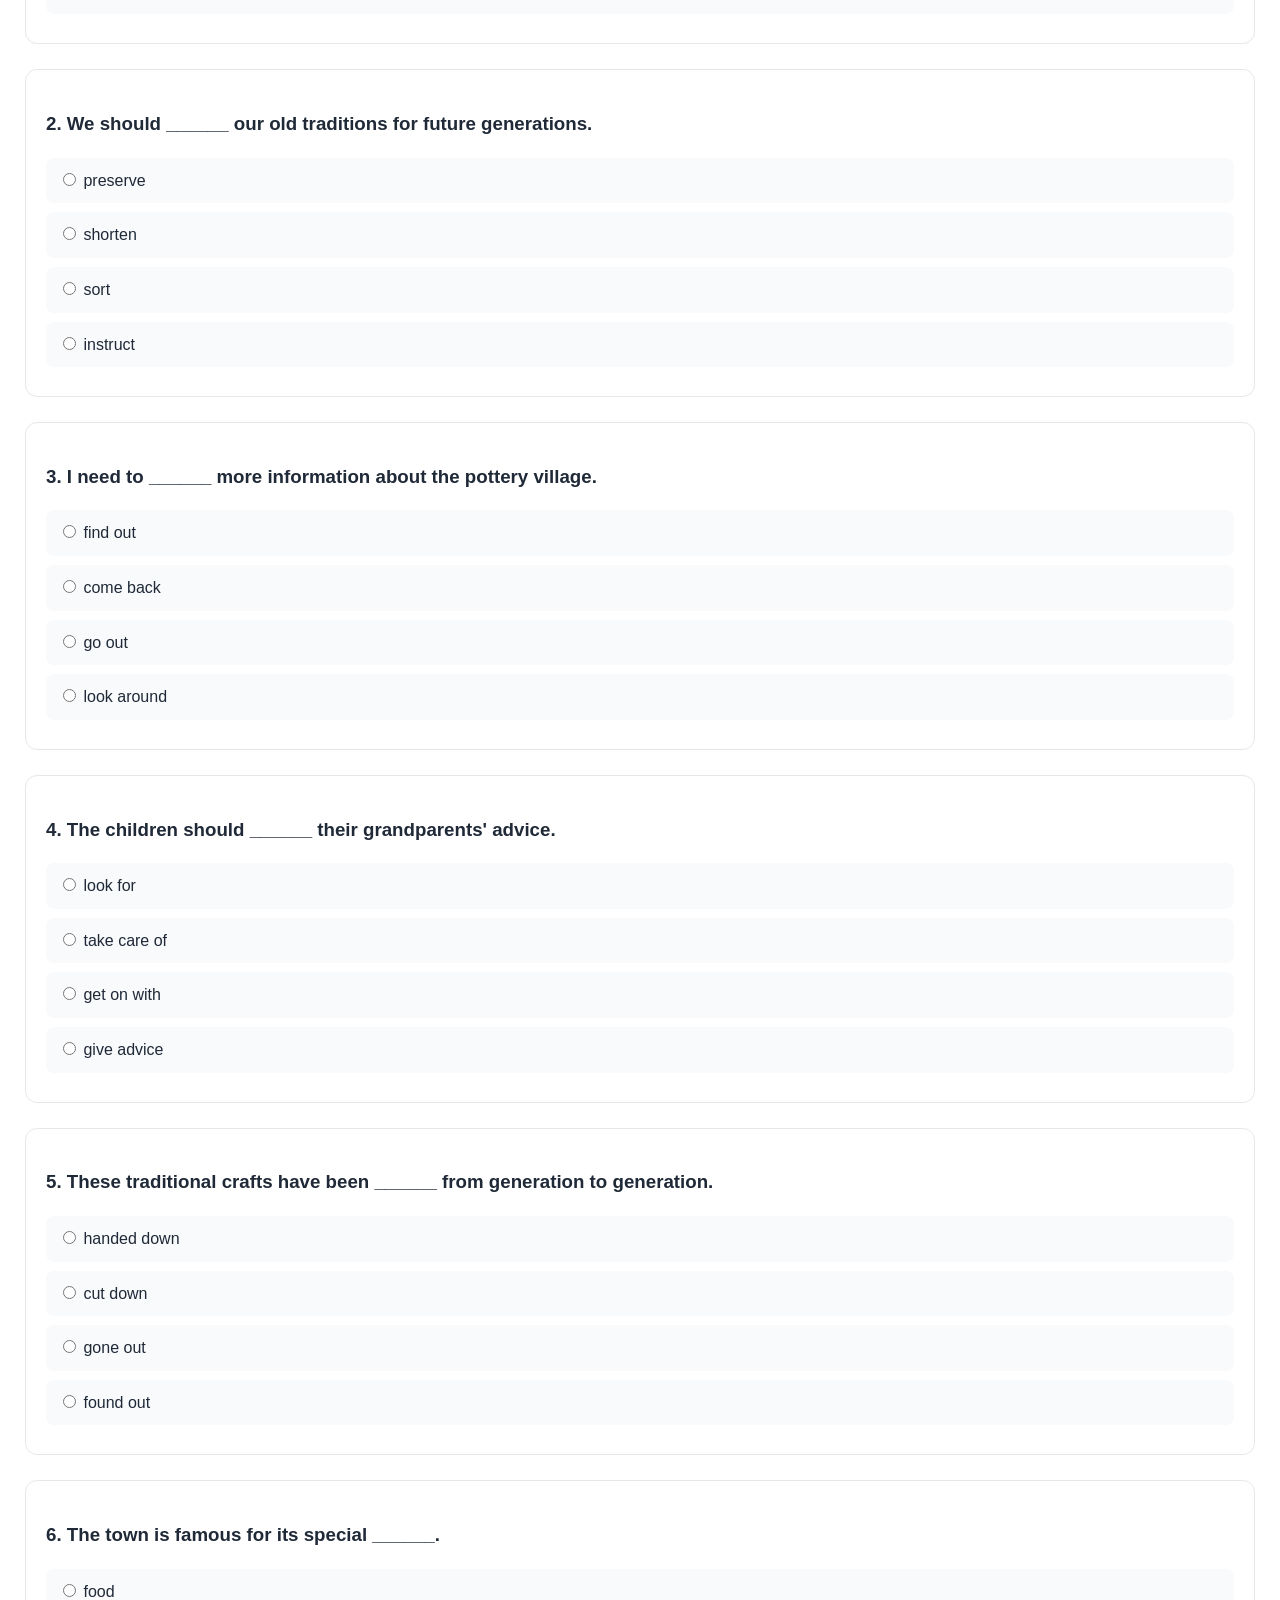
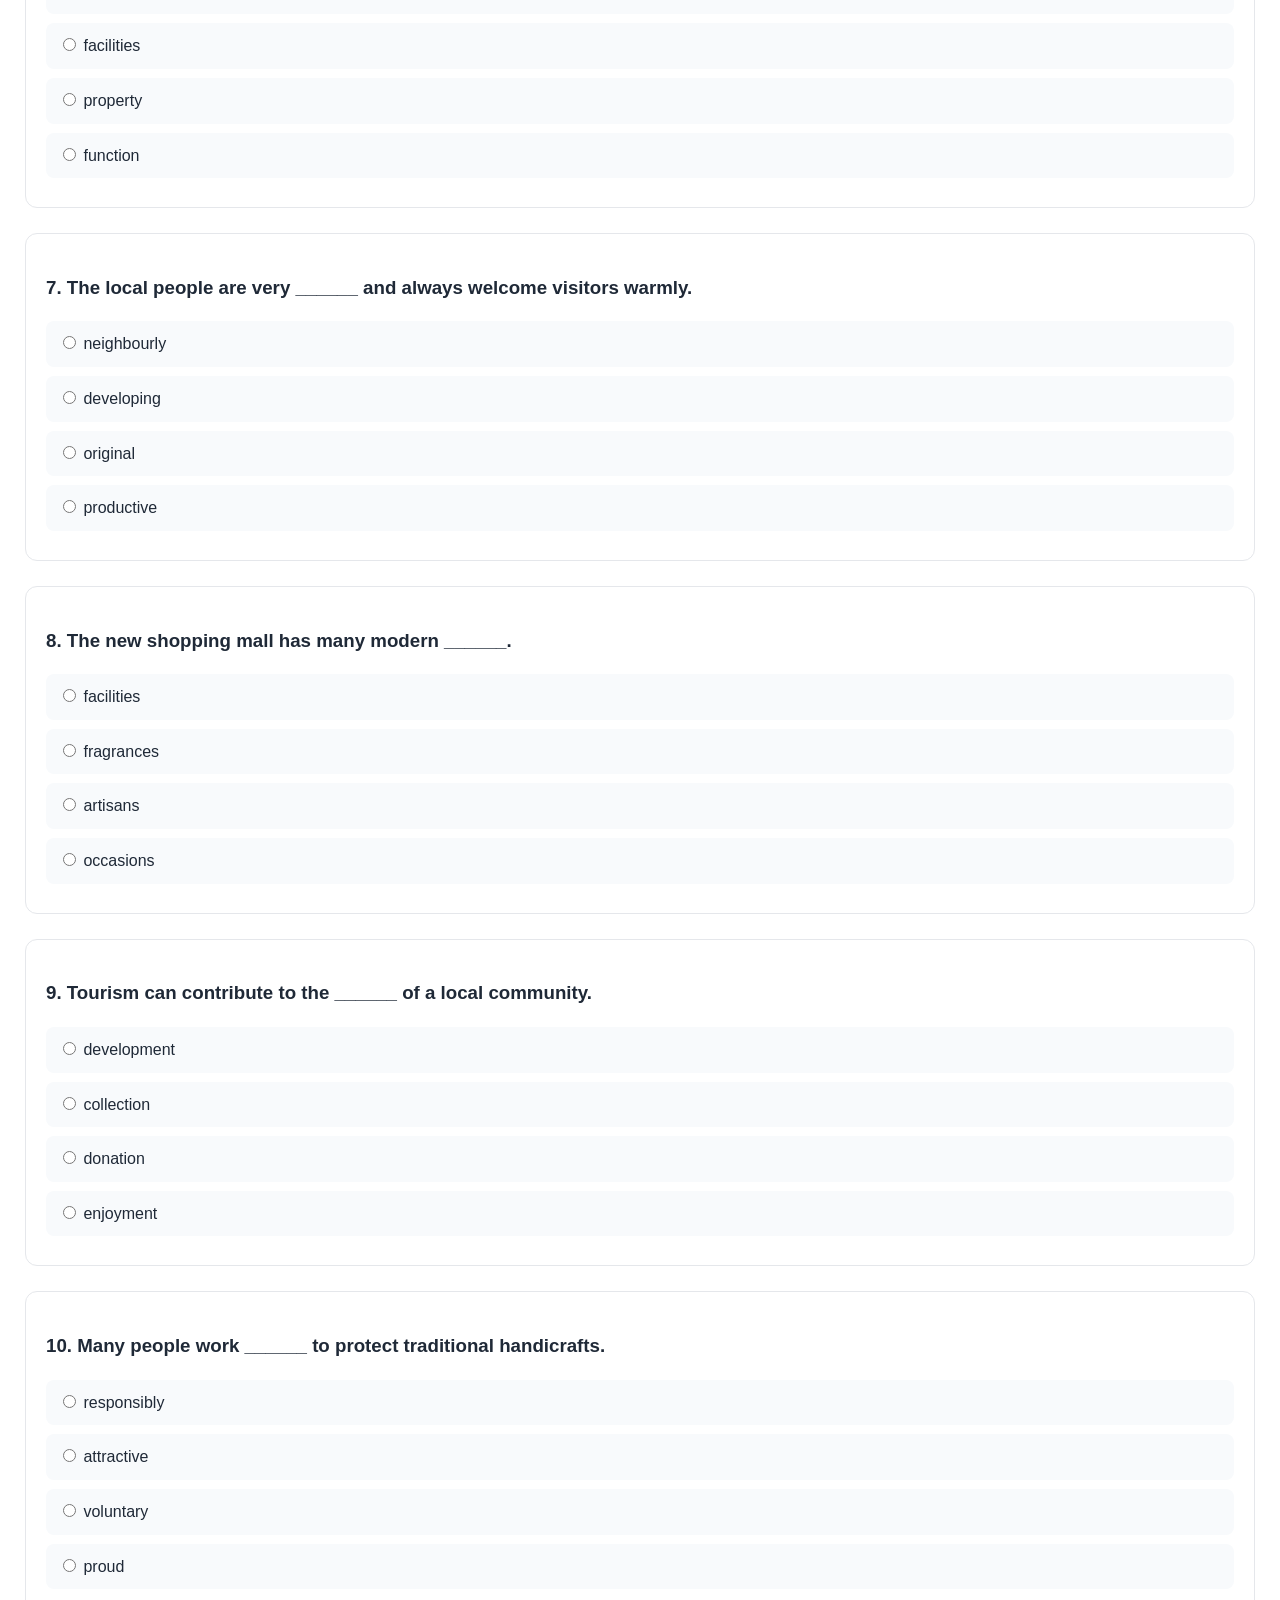
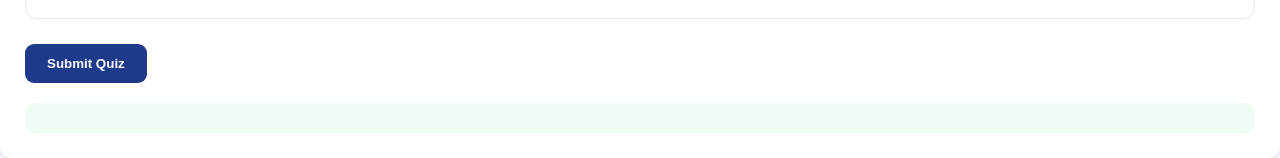
==== commit 6254c440: "Add student information fields to quiz" ====
--- a/index.html
+++ b/index.html
@@ -140,6 +140,51 @@
         header h1 {
             font-size: 25px;
         }
+    }
+
+    .student-info {
+        background: #f8fafc;
+        border: 1px solid #dbeafe;
+        border-radius: 10px;
+        padding: 18px;
+        margin-bottom: 20px;
+    }
+
+    .student-field {
+        margin-bottom: 14px;
+    }
+
+    .student-field:last-of-type {
+        margin-bottom: 8px;
+    }
+
+    .student-field label {
+        display: block;
+        margin-bottom: 6px;
+        font-weight: 600;
+        color: #1e3a8a;
+    }
+
+    .student-field input {
+        width: 100%;
+        box-sizing: border-box;
+        padding: 10px 12px;
+        border: 1px solid #cbd5e1;
+        border-radius: 8px;
+        font-size: 16px;
+        outline: none;
+    }
+
+    .student-field input:focus {
+        border-color: #2563eb;
+        box-shadow: 0 0 0 2px rgba(37, 99, 235, 0.12);
+    }
+
+    .student-info-message {
+        min-height: 20px;
+        color: #dc2626;
+        font-size: 14px;
+        font-weight: 500;
     }
 </style>
 </head>
@@ -346,6 +391,17 @@
         and word forms.
     </p>
 
+    <div class="student-info">
+        <div class="student-field">
+            <label for="studentName">Họ và tên:</label>
+            <input type="text" id="studentName" placeholder="Nhập họ và tên" required>
+        </div>
+        <div class="student-field">
+            <label for="studentClass">Lớp:</label>
+            <input type="text" id="studentClass" placeholder="Ví dụ: 9A1" required>
+        </div>
+        <div id="studentInfoMessage" class="student-info-message"></div>
+    </div>
     <div id="quizContainer"></div>
 
     <button id="submitQuiz" class="check-button">
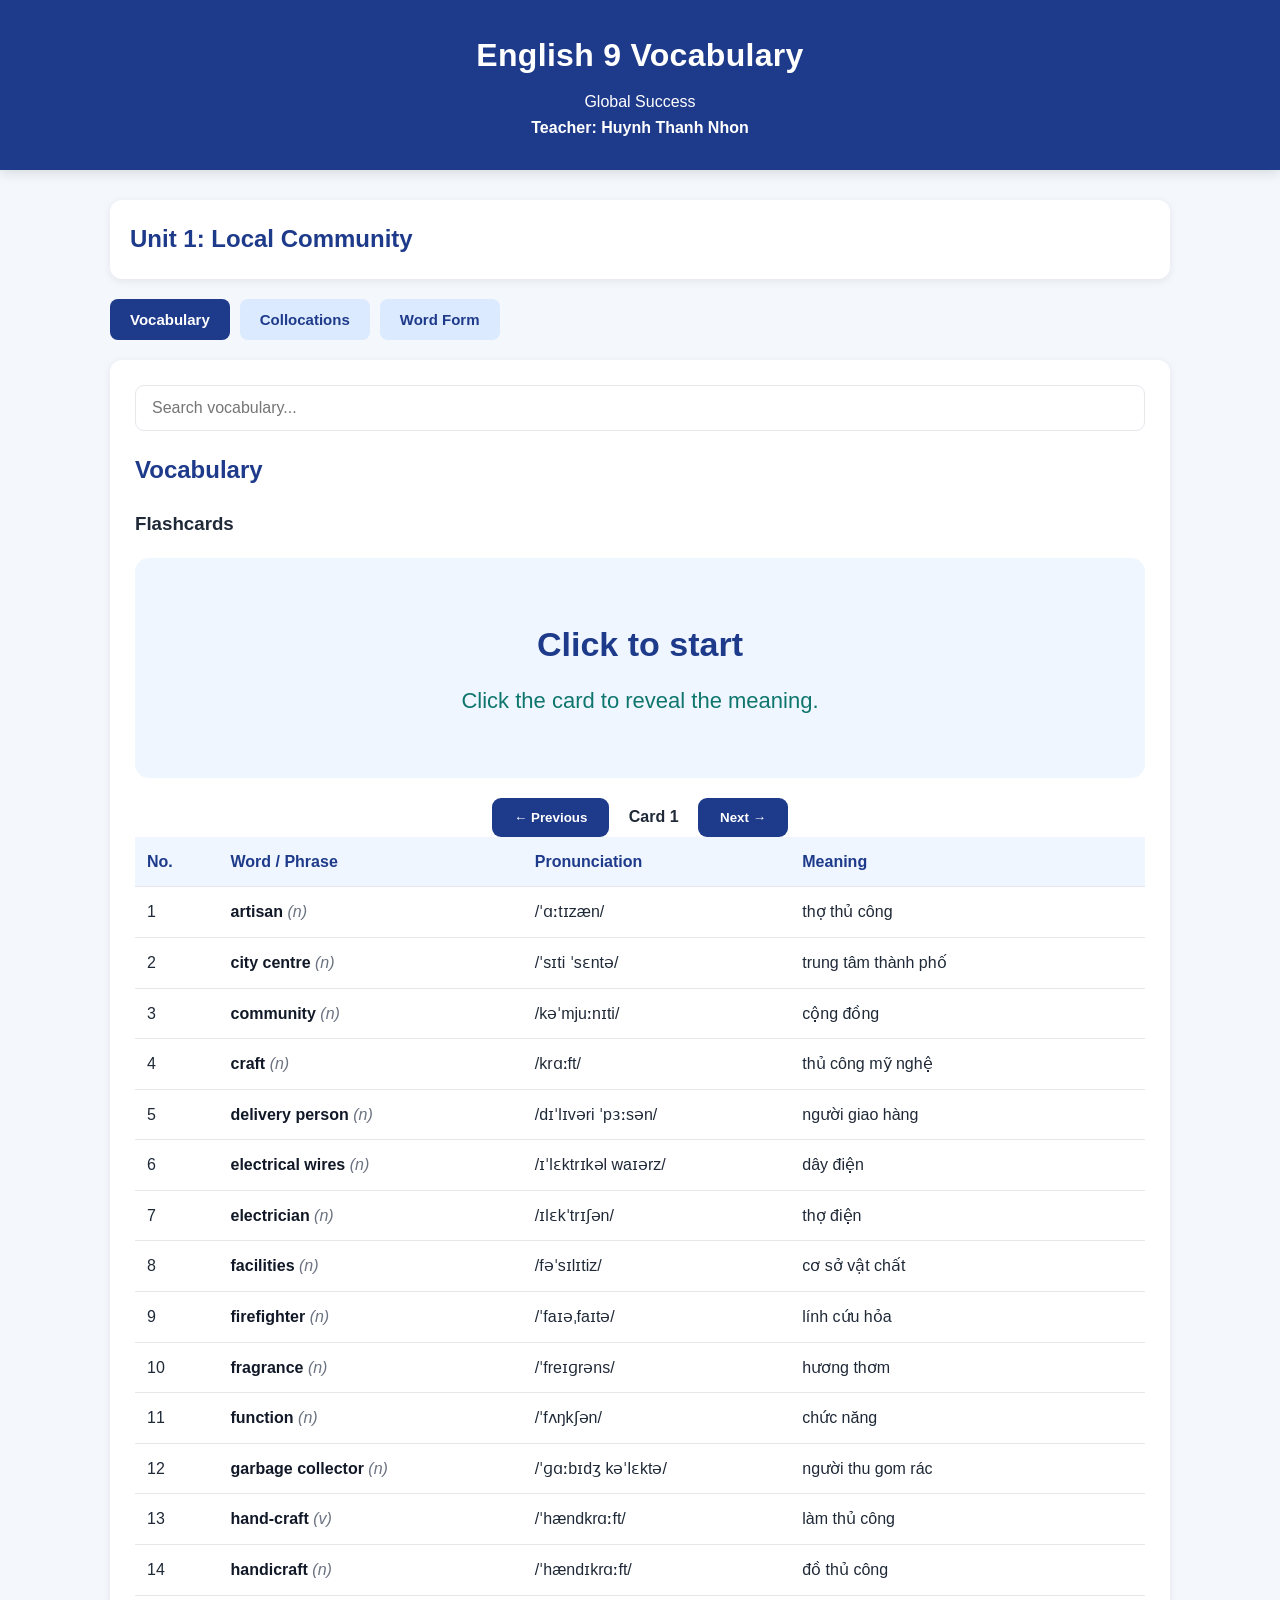
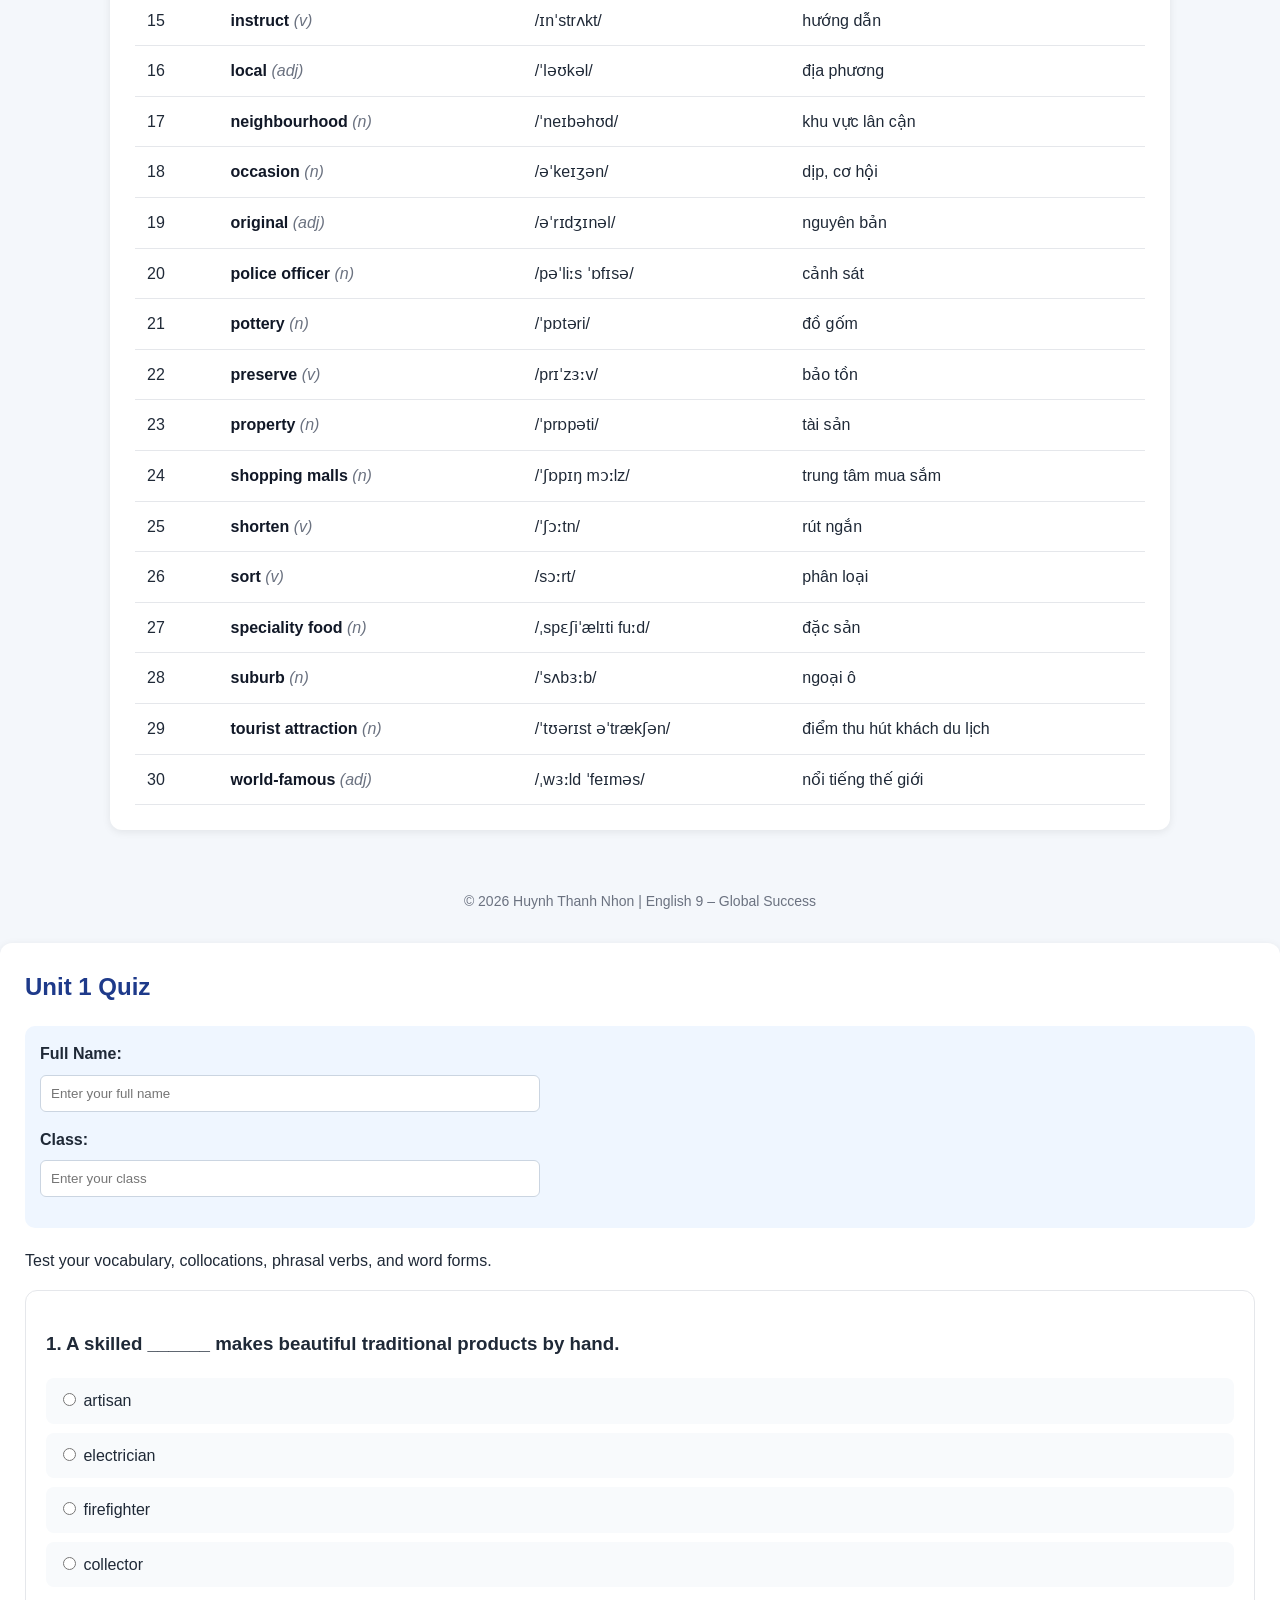
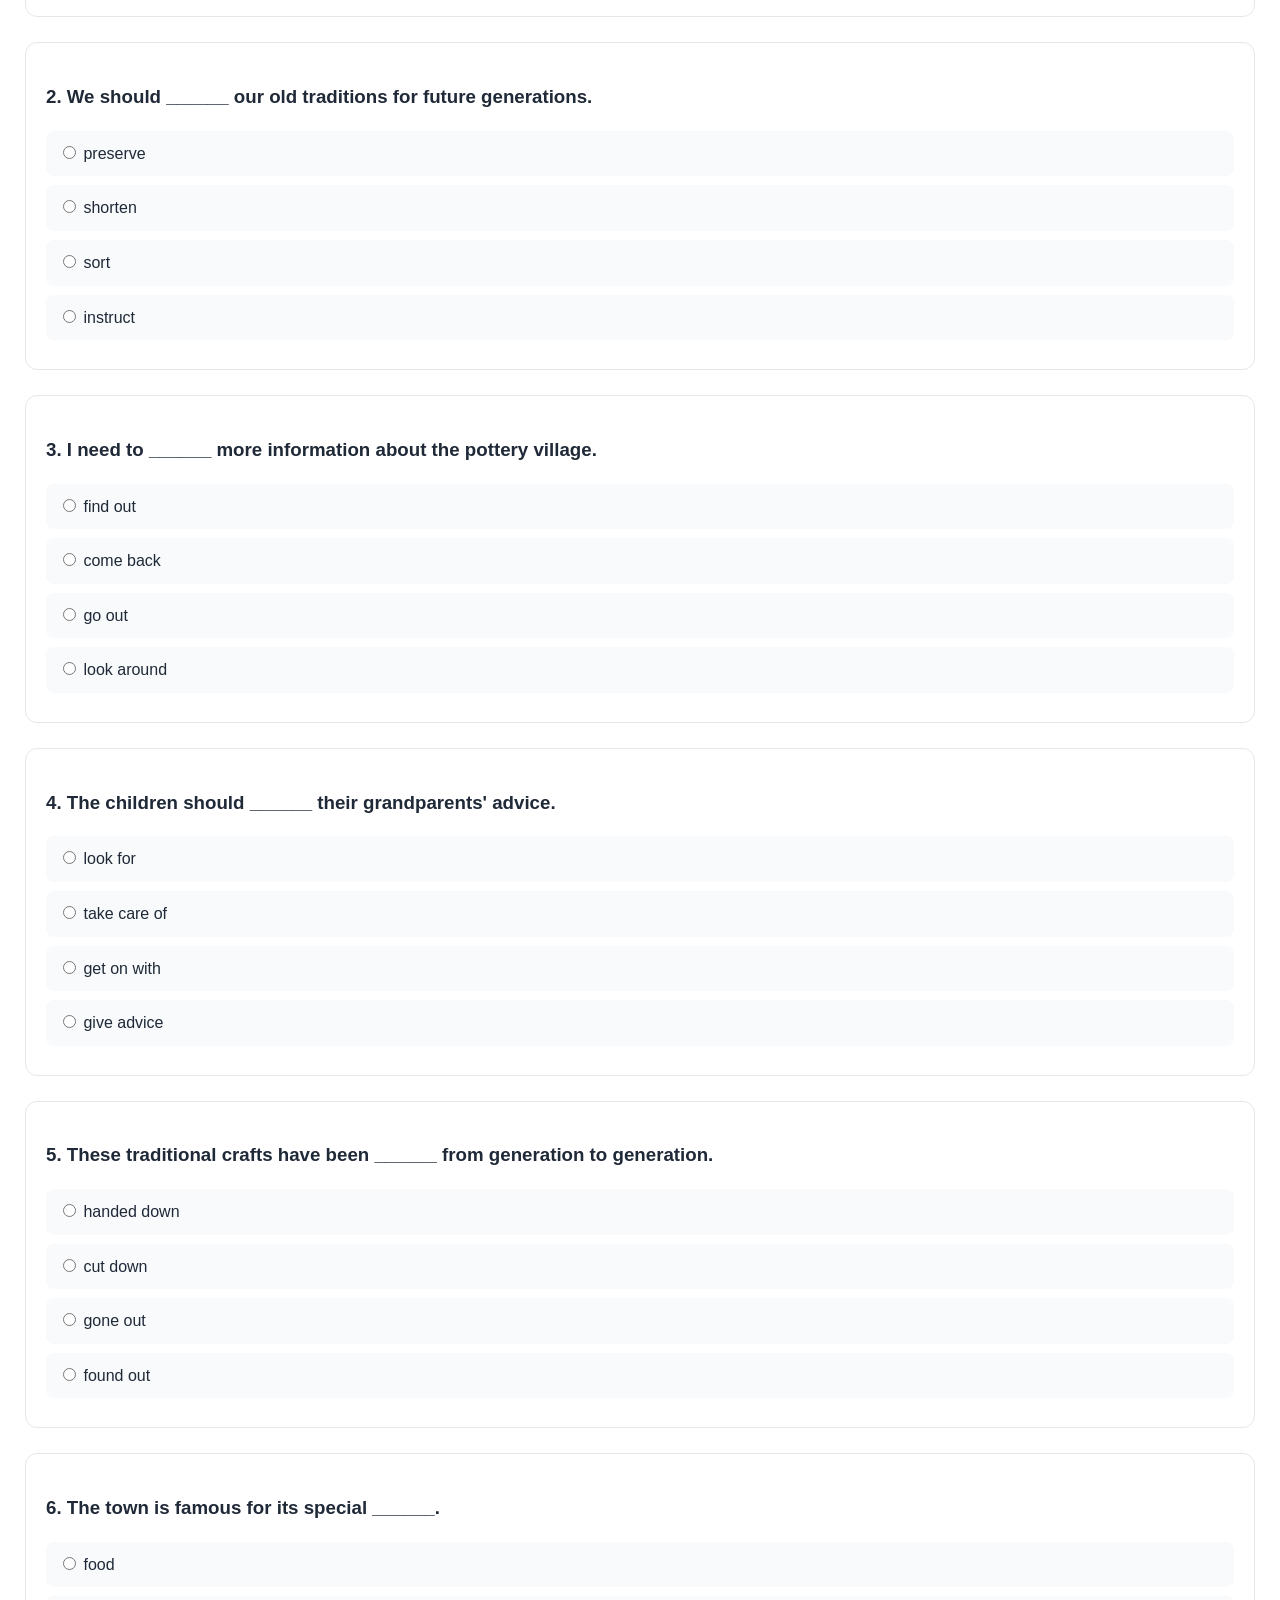
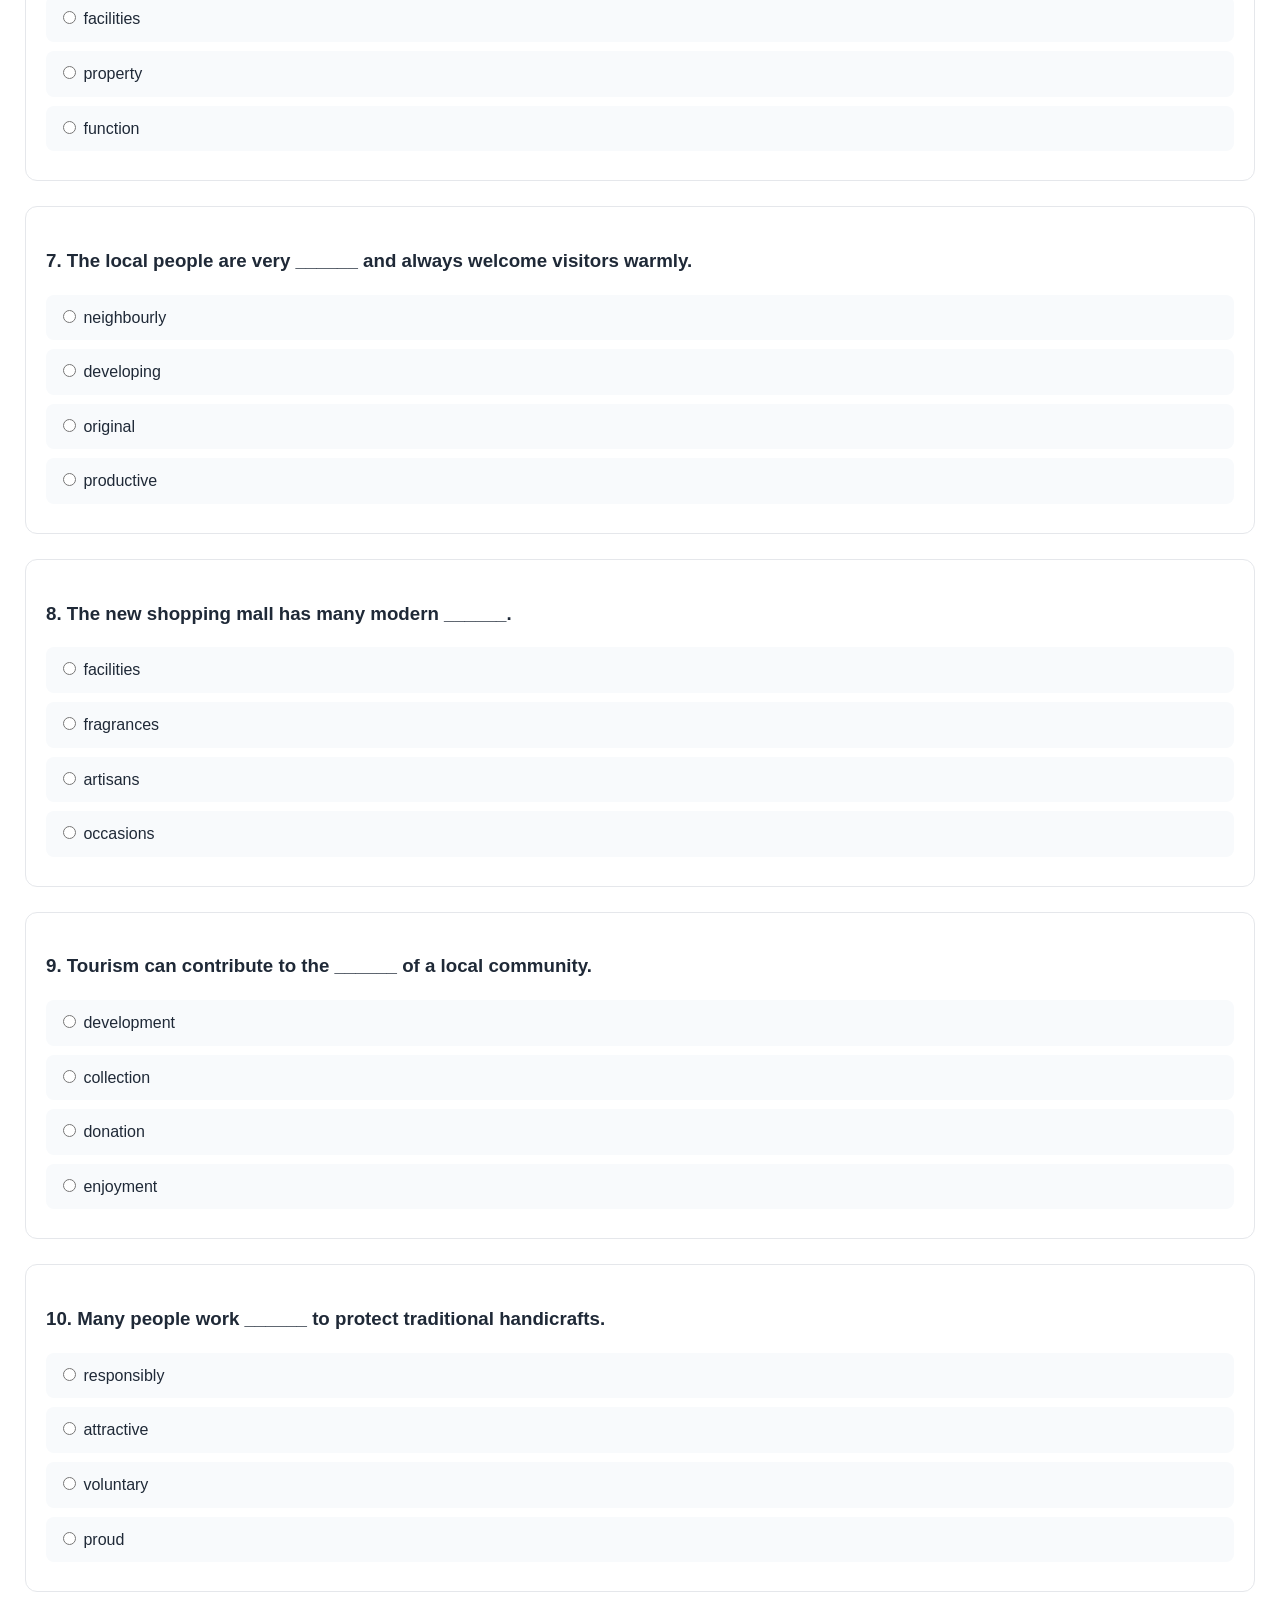
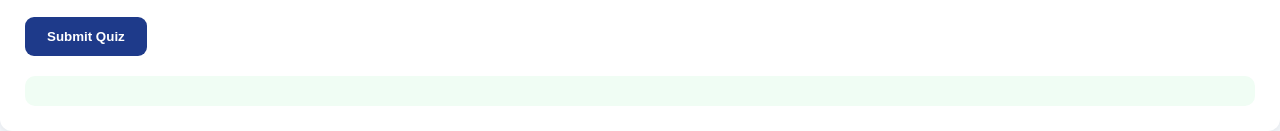
==== commit 8231d78d: "Add student info and quiz result tracking" ====
--- a/index.html
+++ b/index.html
@@ -140,51 +140,6 @@
         header h1 {
             font-size: 25px;
         }
-    }
-
-    .student-info {
-        background: #f8fafc;
-        border: 1px solid #dbeafe;
-        border-radius: 10px;
-        padding: 18px;
-        margin-bottom: 20px;
-    }
-
-    .student-field {
-        margin-bottom: 14px;
-    }
-
-    .student-field:last-of-type {
-        margin-bottom: 8px;
-    }
-
-    .student-field label {
-        display: block;
-        margin-bottom: 6px;
-        font-weight: 600;
-        color: #1e3a8a;
-    }
-
-    .student-field input {
-        width: 100%;
-        box-sizing: border-box;
-        padding: 10px 12px;
-        border: 1px solid #cbd5e1;
-        border-radius: 8px;
-        font-size: 16px;
-        outline: none;
-    }
-
-    .student-field input:focus {
-        border-color: #2563eb;
-        box-shadow: 0 0 0 2px rgba(37, 99, 235, 0.12);
-    }
-
-    .student-info-message {
-        min-height: 20px;
-        color: #dc2626;
-        font-size: 14px;
-        font-weight: 500;
     }
 </style>
 </head>
@@ -386,22 +341,30 @@
 </script>
 <section id="quizSection" class="content">
     <h2>Unit 1 Quiz</h2>
+<div style="margin: 20px 0; padding: 15px; background: #eff6ff; border-radius: 10px;">
+    <label for="studentName"><strong>Full Name:</strong></label>
+    <input
+        type="text"
+        id="studentName"
+        placeholder="Enter your full name"
+        style="display:block; width:100%; max-width:500px; padding:10px; margin:8px 0 15px; border:1px solid #cbd5e1; border-radius:6px;"
+    >
+
+    <label for="studentClass"><strong>Class:</strong></label>
+    <input
+        type="text"
+        id="studentClass"
+        placeholder="Enter your class"
+        style="display:block; width:100%; max-width:500px; padding:10px; margin-top:8px; border:1px solid #cbd5e1; border-radius:6px;"
+    >
+
+    <p id="studentInfoMessage" style="color:#dc2626; margin-top:10px;"></p>
+</div>
     <p>
         Test your vocabulary, collocations, phrasal verbs,
         and word forms.
     </p>
 
-    <div class="student-info">
-        <div class="student-field">
-            <label for="studentName">Họ và tên:</label>
-            <input type="text" id="studentName" placeholder="Nhập họ và tên" required>
-        </div>
-        <div class="student-field">
-            <label for="studentClass">Lớp:</label>
-            <input type="text" id="studentClass" placeholder="Ví dụ: 9A1" required>
-        </div>
-        <div id="studentInfoMessage" class="student-info-message"></div>
-    </div>
     <div id="quizContainer"></div>
 
     <button id="submitQuiz" class="check-button">
